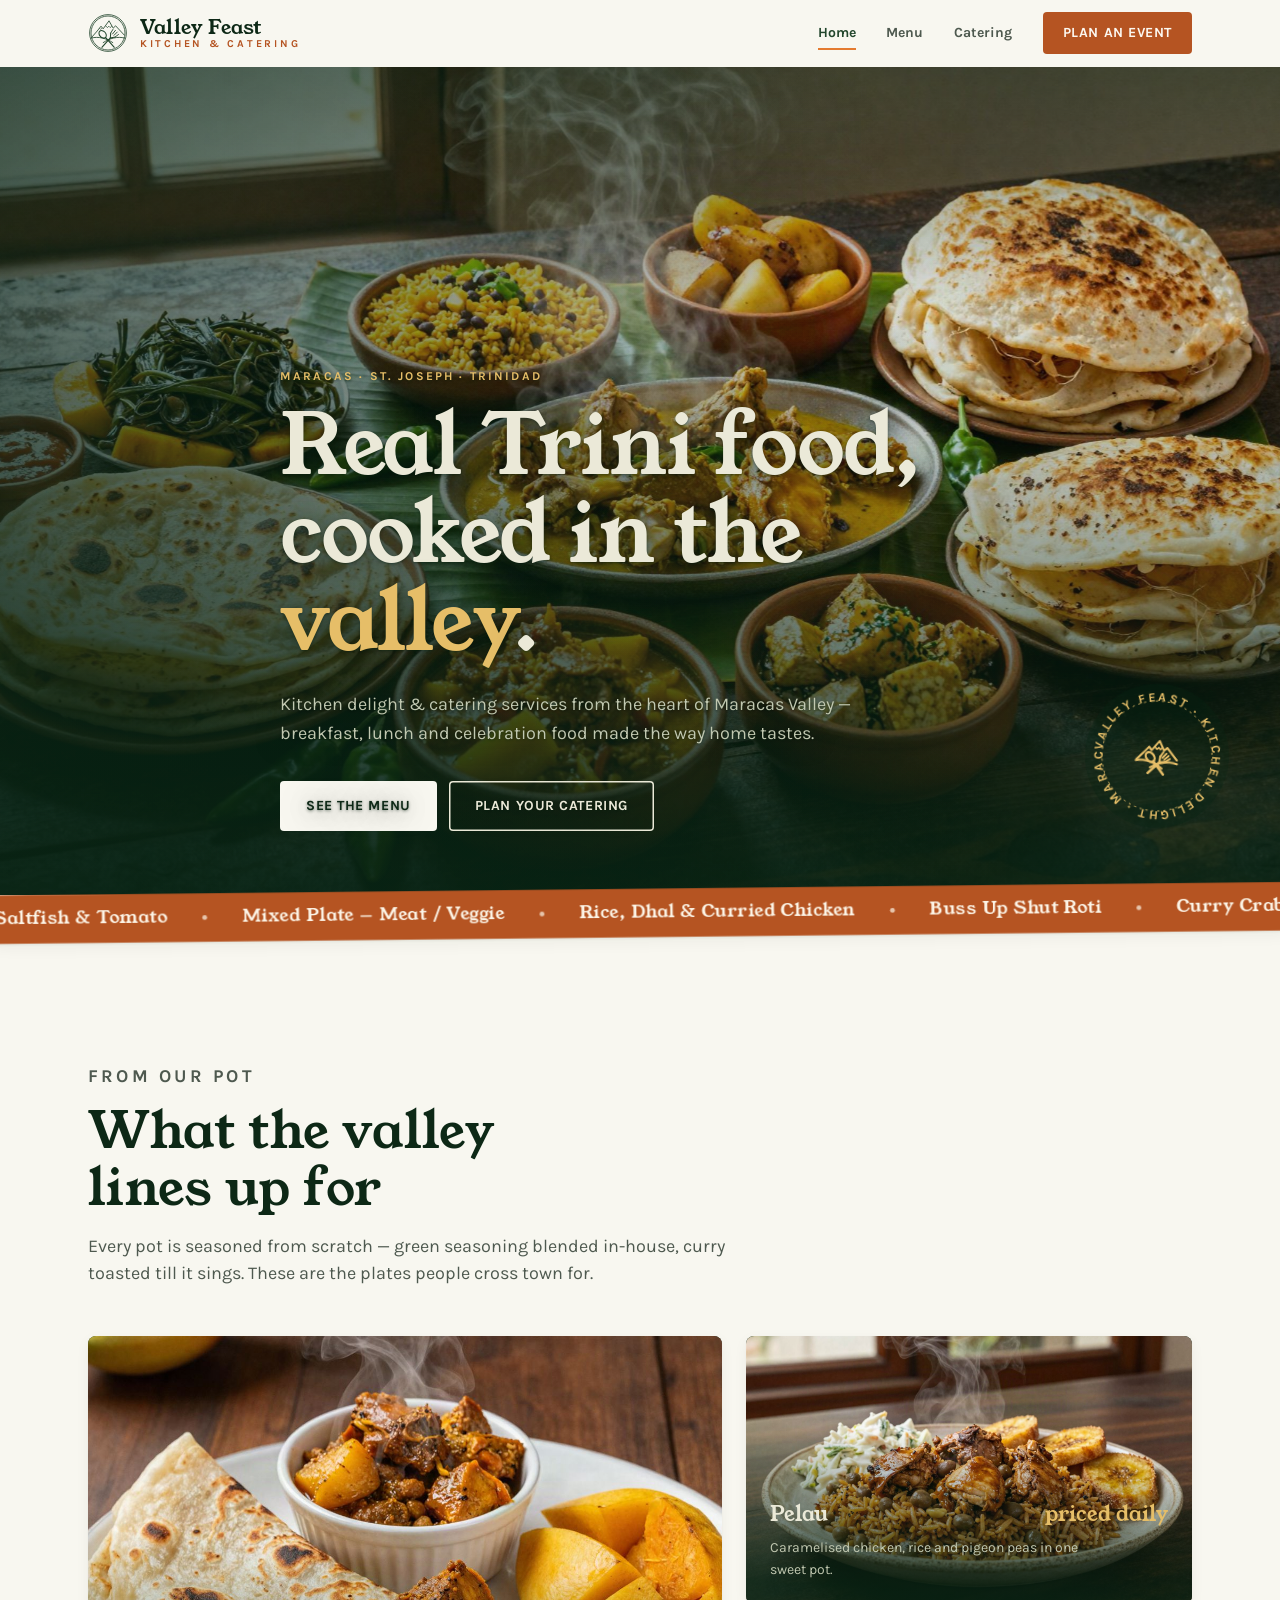
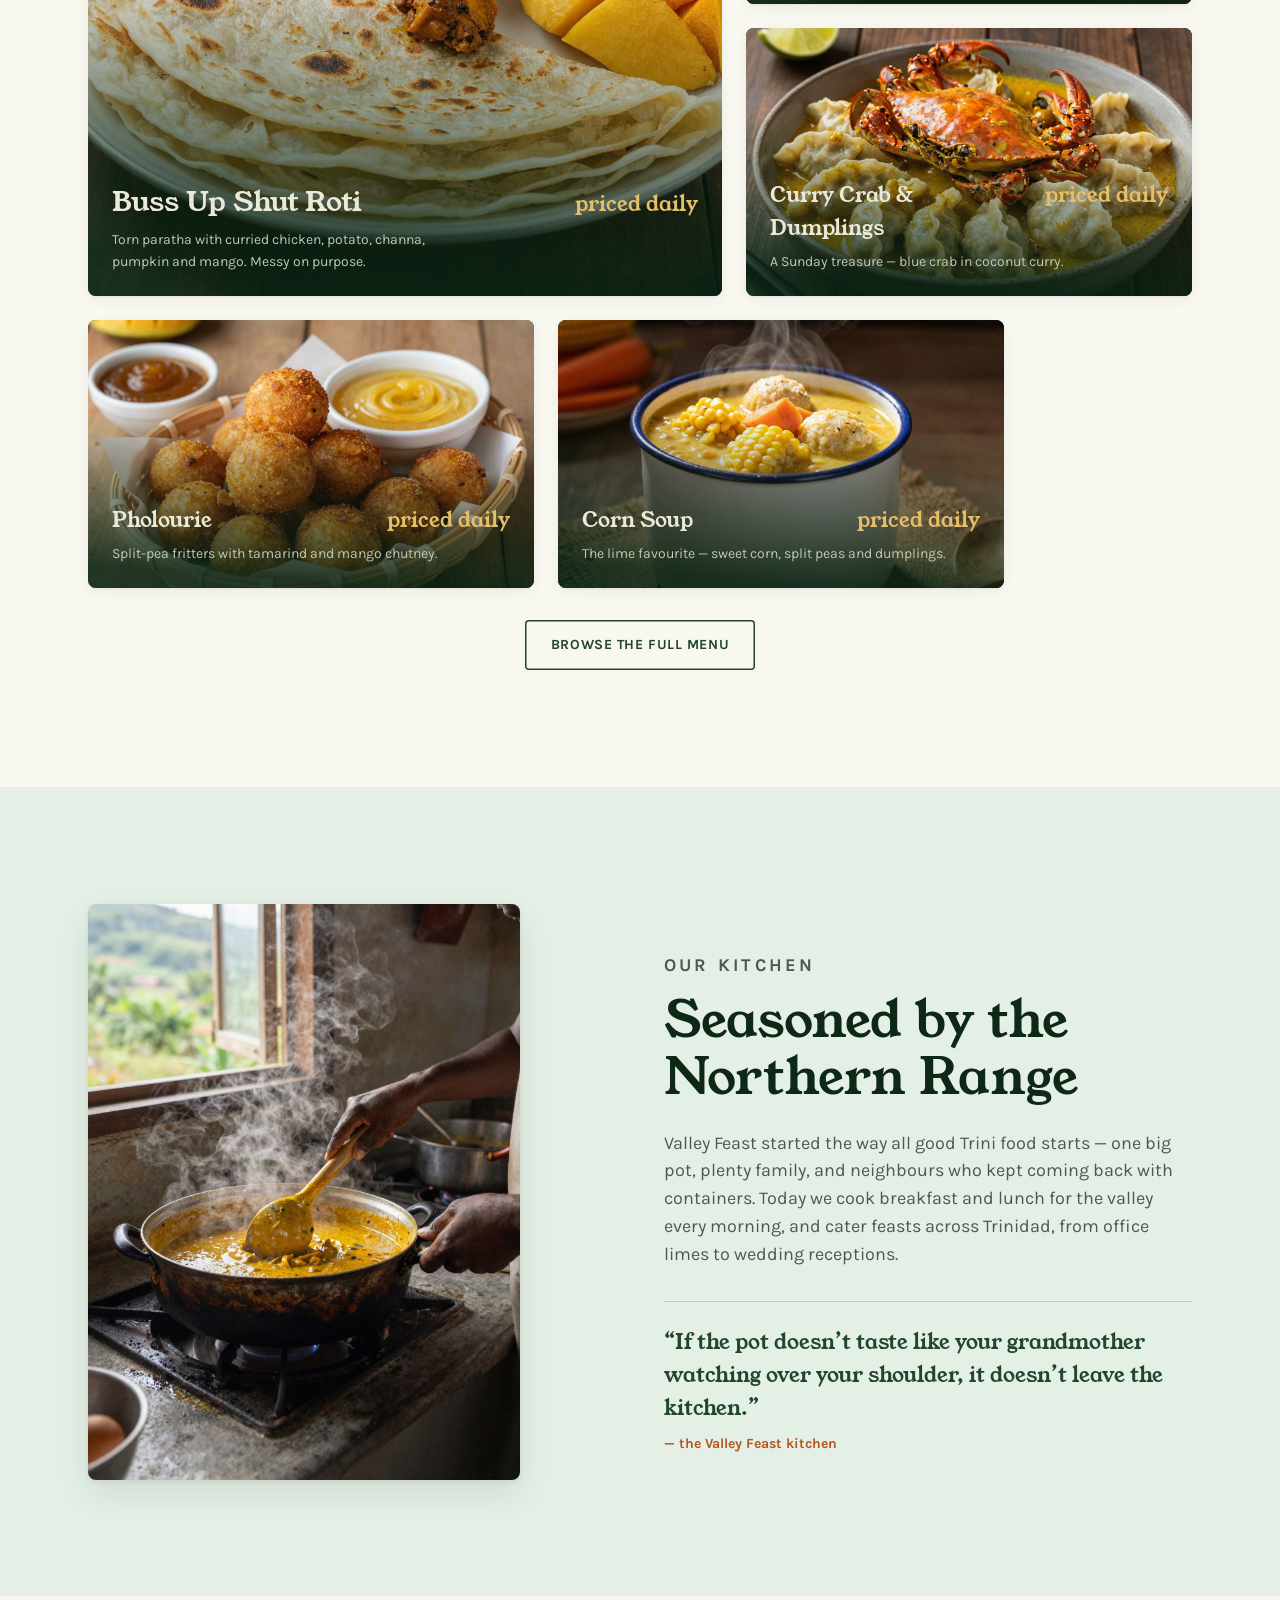
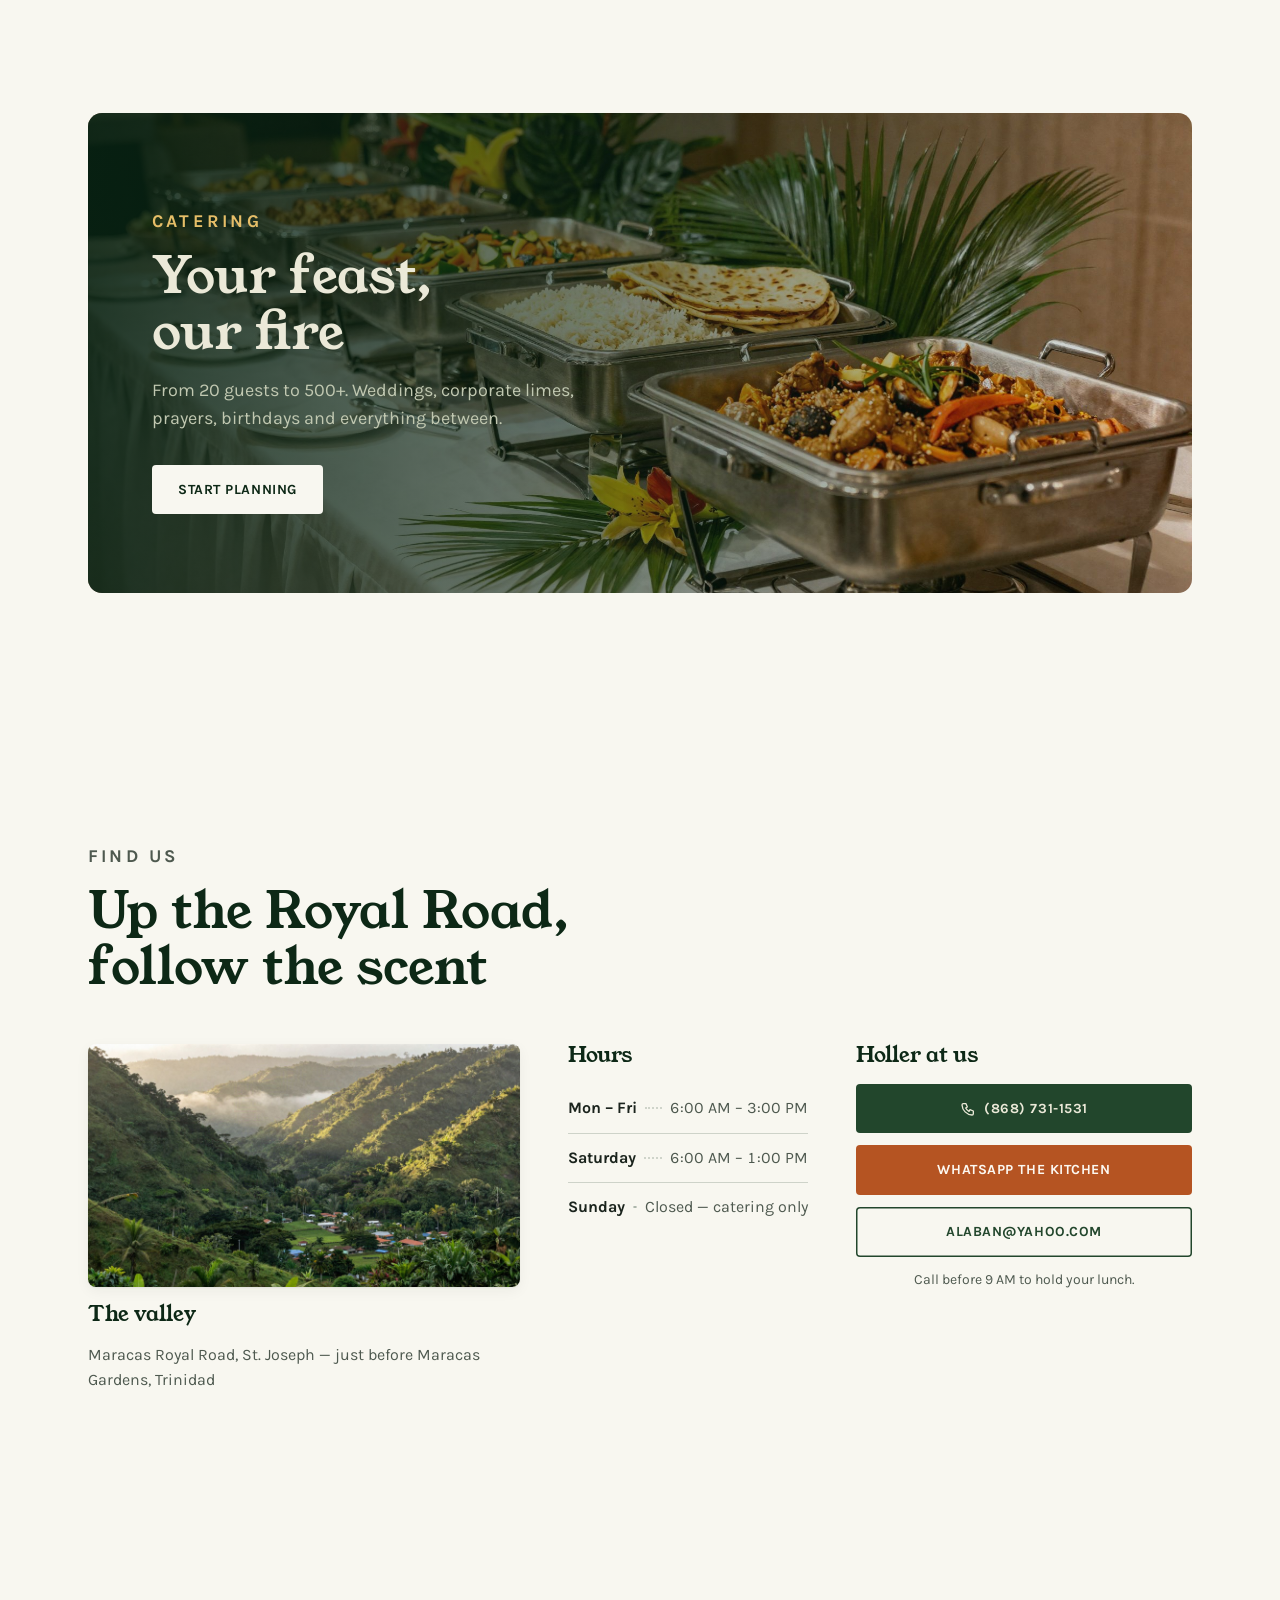
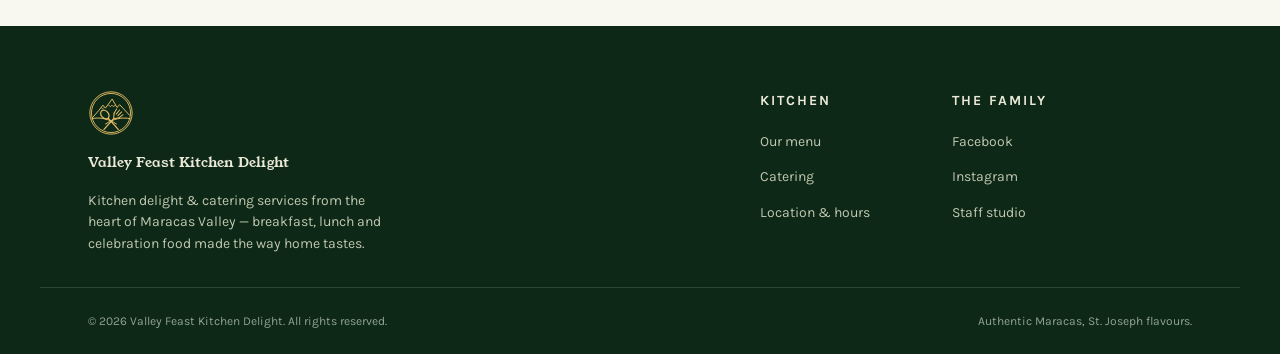
==== index.html @ 18d293ed "Valley Feast Kitchen Delight — full site + staff studio Landing, menu and catering pages built on a " ====
<!DOCTYPE html>
<html lang="en">
<head>
<meta charset="utf-8">
<meta name="viewport" content="width=device-width, initial-scale=1.0">
<title>Valley Feast Kitchen Delight — Real Trini Food, Cooked in the Valley</title>
<meta name="description" content="Authentic Trinidadian breakfast, lunch and catering from Maracas Valley, St. Joseph. Buss up shut, pelau, curry crab & dumplings and more — cooked the way home tastes.">
<link rel="preconnect" href="https://fonts.googleapis.com">
<link rel="preconnect" href="https://fonts.gstatic.com" crossorigin>
<link href="https://fonts.googleapis.com/css2?family=Young+Serif&family=Karla:wght@400;500;700;800&display=swap" rel="stylesheet">
<link rel="stylesheet" href="assets/css/tokens.css">
<link rel="stylesheet" href="assets/css/site.css">
<link rel="icon" type="image/svg+xml" href="assets/img/favicon.svg">
</head>
<body class="home">

<header class="site-header" id="siteHeader">
  <div class="wrap site-header__inner">
    <a class="brand" href="index.html" aria-label="Valley Feast home">
      <svg class="brand__mark" viewBox="0 0 100 100" fill="none" aria-hidden="true">
        <circle cx="50" cy="50" r="46" stroke="currentColor" stroke-width="2"/>
        <circle cx="50" cy="50" r="42.5" stroke="currentColor" stroke-width="2"/>
        <path d="M9.5 60.5 L23 45 L32.5 33 L38 39.5 L52.5 19.5 L63 38 L69 32 L90.5 55" stroke="currentColor" stroke-width="2.1" stroke-linejoin="round" stroke-linecap="round"/>
        <path d="M45 33 l3.5 3.5 l3.5 -3.5 l3.5 3.5 l3.5 -3.5" stroke="currentColor" stroke-width="1.8" stroke-linejoin="round" stroke-linecap="round"/>
        <path d="M29 38.5 l2.6 2.6 l2.6 -2.6" stroke="currentColor" stroke-width="1.6" stroke-linejoin="round" stroke-linecap="round"/>
        <path d="M8.5 62.5 C 26 58, 46 63, 62 74 M91.5 62.5 C 74 58, 54 63, 38 74" stroke="currentColor" stroke-width="2.1" stroke-linecap="round"/>
        <g transform="translate(48 66) rotate(-42)">
          <ellipse cx="0" cy="-17" rx="7.8" ry="10.6" stroke="currentColor" stroke-width="2.6"/>
          <path d="M0 -6.4 V 26.5" stroke="currentColor" stroke-width="2.8" stroke-linecap="round"/>
        </g>
        <g transform="translate(52.5 66) rotate(42)">
          <path d="M0 -5 L-7.4 -14.5 M0 -5 L7.4 -14.5" stroke="currentColor" stroke-width="2.3" stroke-linecap="round"/>
          <path d="M-7.4 -14.5 L-9.4 -25 M-2.5 -16 L-3.1 -27.5 M2.5 -16 L3.1 -27.5 M7.4 -14.5 L9.4 -25" stroke="currentColor" stroke-width="2.1" stroke-linecap="round"/>
          <path d="M0 -5 V 26.5" stroke="currentColor" stroke-width="2.8" stroke-linecap="round"/>
        </g>
      </svg>
      <span class="brand__text">
        <span class="brand__name">Valley Feast</span>
        <span class="brand__sub">Kitchen &amp; Catering</span>
      </span>
    </a>
    <button class="nav-toggle" id="navToggle" aria-expanded="false" aria-controls="siteNav" aria-label="Open menu">
      <svg width="24" height="24" viewBox="0 0 24 24" fill="none" aria-hidden="true"><path d="M4 7h16M4 12h16M4 17h16" stroke="currentColor" stroke-width="2.2" stroke-linecap="round"/></svg>
    </button>
    <nav class="site-nav" id="siteNav" aria-label="Main">
      <a href="index.html" aria-current="page">Home</a>
      <a href="menu.html">Menu</a>
      <a href="catering.html">Catering</a>
      <a class="btn btn--spice" href="catering.html#quote">Plan an Event</a>
    </nav>
  </div>
</header>

<main>
  <!-- ============ Hero ============ -->
  <section class="hero">
    <div class="hero__media">
      <img src="assets/img/hero-spread.jpg" alt="An abundant spread of Trinidadian food — buss up shut, curries, pelau and plantain on a wooden table" fetchpriority="high">
    </div>
    <div class="wrap hero__content">
      <p class="eyebrow hero__eyebrow" data-stagger="1">Maracas · St. Joseph · Trinidad</p>
      <h1 class="hero__title" data-stagger="2">Real Trini food,<br>cooked in the <em>valley</em>.</h1>
      <p class="hero__lede" data-stagger="3" data-vf="blurb">Kitchen delight &amp; catering services from the heart of Maracas Valley — breakfast, lunch and celebration food made the way home tastes.</p>
      <div class="hero__ctas" data-stagger="4">
        <a class="btn btn--on-dark" href="menu.html">See the menu</a>
        <a class="btn btn--ghost" style="color: var(--on-green); " href="catering.html">Plan your catering</a>
      </div>
    </div>
    <div class="hero__badge" aria-hidden="true">
      <svg viewBox="0 0 150 150">
        <defs><path id="badgeCircle" d="M 75,75 m -55,0 a 55,55 0 1,1 110,0 a 55,55 0 1,1 -110,0"/></defs>
        <circle cx="75" cy="75" r="72" fill="oklch(23% 0.045 155 / .35)"/>
        <circle cx="75" cy="75" r="55" fill="none" stroke="oklch(82% 0.115 85)" stroke-width="1" stroke-dasharray="2 4"/>
        <g style="transform-origin: 75px 75px; animation: spin 26s linear infinite;">
          <text fill="oklch(82% 0.115 85)" font-size="12.5" font-weight="700" letter-spacing="2.6">
            <textPath href="#badgeCircle">VALLEY FEAST · KITCHEN DELIGHT · MARACAS ·</textPath>
          </text>
        </g>
        <g transform="translate(75 75) scale(0.5) translate(-50 -50)" stroke="oklch(82% 0.115 85)" fill="none">
          <path d="M9.5 60.5 L23 45 L32.5 33 L38 39.5 L52.5 19.5 L63 38 L69 32 L90.5 55" stroke-width="4" stroke-linejoin="round" stroke-linecap="round"/>
          <path d="M45 33 l3.5 3.5 l3.5 -3.5 l3.5 3.5 l3.5 -3.5" stroke-width="3.4" stroke-linejoin="round" stroke-linecap="round"/>
          <path d="M8.5 62.5 C 26 58, 46 63, 62 74 M91.5 62.5 C 74 58, 54 63, 38 74" stroke-width="4" stroke-linecap="round"/>
          <g transform="translate(48 66) rotate(-42)"><ellipse cx="0" cy="-17" rx="7.8" ry="10.6" stroke-width="4.6"/><path d="M0 -6.4 V 26.5" stroke-width="4.8" stroke-linecap="round"/></g>
          <g transform="translate(52.5 66) rotate(42)"><path d="M0 -5 L-7.4 -14.5 M0 -5 L7.4 -14.5" stroke-width="4.2" stroke-linecap="round"/><path d="M-7.4 -14.5 L-9.4 -25 M-2.5 -16 L-3.1 -27.5 M2.5 -16 L3.1 -27.5 M7.4 -14.5 L9.4 -25" stroke-width="3.8" stroke-linecap="round"/><path d="M0 -5 V 26.5" stroke-width="4.8" stroke-linecap="round"/></g>
        </g>
      </svg>
    </div>
  </section>

  <!-- ============ Ticker ============ -->
  <div class="ticker" aria-hidden="true">
    <div class="ticker__track" id="tickerTrack"></div>
  </div>

  <!-- ============ From our pot ============ -->
  <section class="section">
    <div class="wrap">
      <div class="section-head reveal">
        <p class="eyebrow">From our pot</p>
        <h2>What the valley lines up for</h2>
        <p>Every pot is seasoned from scratch — green seasoning blended in-house, curry toasted till it sings. These are the plates people cross town for.</p>
      </div>
      <div class="pot-grid">
        <a class="dish-card dish-card--hero reveal" style="--i:0" href="menu.html#lunch">
          <div class="dish-card__img"><img src="assets/img/buss-up-shut.jpg" alt="Buss up shut roti with curried chicken, channa and mango" loading="lazy"></div>
          <div class="dish-card__body">
            <div class="dish-card__row">
              <span class="dish-card__name">Buss Up Shut Roti</span>
              <span class="dish-card__price" data-price-for="buss-up">priced daily</span>
            </div>
            <p class="dish-card__desc">Torn paratha with curried chicken, potato, channa, pumpkin and mango. Messy on purpose.</p>
          </div>
        </a>
        <a class="dish-card reveal" style="--i:1" href="menu.html#lunch">
          <div class="dish-card__img"><img src="assets/img/pelau.jpg" alt="Chicken pelau with coleslaw and fried plantain" loading="lazy"></div>
          <div class="dish-card__body">
            <div class="dish-card__row">
              <span class="dish-card__name">Pelau</span>
              <span class="dish-card__price" data-price-for="pelau">priced daily</span>
            </div>
            <p class="dish-card__desc">Caramelised chicken, rice and pigeon peas in one sweet pot.</p>
          </div>
        </a>
        <a class="dish-card reveal" style="--i:2" href="menu.html#lunch">
          <div class="dish-card__img"><img src="assets/img/curry-crab.jpg" alt="Curry crab and dumplings in coconut curry" loading="lazy"></div>
          <div class="dish-card__body">
            <div class="dish-card__row">
              <span class="dish-card__name">Curry Crab &amp; Dumplings</span>
              <span class="dish-card__price" data-price-for="curry-crab">priced daily</span>
            </div>
            <p class="dish-card__desc">A Sunday treasure — blue crab in coconut curry.</p>
          </div>
        </a>
        <a class="dish-card reveal" style="--i:3" href="menu.html#bites">
          <div class="dish-card__img"><img src="assets/img/pholourie.jpg" alt="Pholourie with tamarind and mango chutney" loading="lazy"></div>
          <div class="dish-card__body">
            <div class="dish-card__row">
              <span class="dish-card__name">Pholourie</span>
              <span class="dish-card__price" data-price-for="pholourie">priced daily</span>
            </div>
            <p class="dish-card__desc">Split-pea fritters with tamarind and mango chutney.</p>
          </div>
        </a>
        <a class="dish-card reveal" style="--i:4" href="menu.html#soups">
          <div class="dish-card__img"><img src="assets/img/corn-soup.jpg" alt="Corn soup with dumplings and provision" loading="lazy"></div>
          <div class="dish-card__body">
            <div class="dish-card__row">
              <span class="dish-card__name">Corn Soup</span>
              <span class="dish-card__price" data-price-for="corn-soup">priced daily</span>
            </div>
            <p class="dish-card__desc">The lime favourite — sweet corn, split peas and dumplings.</p>
          </div>
        </a>
      </div>
      <div class="pot-more reveal">
        <a class="btn btn--ghost" href="menu.html">Browse the full menu</a>
      </div>
    </div>
  </section>

  <!-- ============ Story ============ -->
  <section class="section section--mist">
    <div class="wrap story">
      <div class="story__media reveal">
        <img src="assets/img/kitchen-story.jpg" alt="Hands stirring a large pot of golden curry in the Valley Feast kitchen" loading="lazy">
      </div>
      <div class="story__text">
        <p class="eyebrow reveal" style="--i:0">Our kitchen</p>
        <h2 class="reveal" style="--i:1">Seasoned by the Northern Range</h2>
        <p class="reveal" style="--i:2">Valley Feast started the way all good Trini food starts — one big pot, plenty family, and neighbours who kept coming back with containers. Today we cook breakfast and lunch for the valley every morning, and cater feasts across Trinidad, from office limes to wedding receptions.</p>
        <blockquote class="story__quote reveal" style="--i:3">
          “If the pot doesn’t taste like your grandmother watching over your shoulder, it doesn’t leave the kitchen.”
          <footer>— the Valley Feast kitchen</footer>
        </blockquote>
      </div>
    </div>
  </section>

  <!-- ============ Catering teaser ============ -->
  <section class="section">
    <div class="wrap">
      <div class="cater-tease reveal">
        <div class="cater-tease__img">
          <img src="assets/img/catering-spread.jpg" alt="Caribbean catering buffet line with chafing dishes" loading="lazy">
        </div>
        <div class="cater-tease__body">
          <p class="eyebrow" style="color: var(--gold)">Catering</p>
          <h2>Your feast, our fire</h2>
          <p data-vf="cateringNote">From 20 guests to 500+. Weddings, corporate limes, prayers, birthdays and everything between.</p>
          <a class="btn btn--on-dark" href="catering.html">Start planning</a>
        </div>
      </div>
    </div>
  </section>

  <!-- ============ Visit ============ -->
  <section class="section" id="visit">
    <div class="wrap">
      <div class="section-head reveal">
        <p class="eyebrow">Find us</p>
        <h2>Up the Royal Road, follow the scent</h2>
      </div>
      <div class="visit">
        <div class="visit__col visit__col--map reveal" style="--i:0">
          <div class="visit__photo"><img src="assets/img/valley.jpg" alt="The lush green Maracas Valley in Trinidad's Northern Range" loading="lazy"></div>
          <h3>The valley</h3>
          <p data-vf="address">Maracas Royal Road, St. Joseph — just before Maracas Gardens, Trinidad</p>
        </div>
        <div class="visit__col visit__col--hours reveal" style="--i:1">
          <h3>Hours</h3>
          <ul class="hours-ledger" id="hoursLedger"></ul>
        </div>
        <div class="visit__col visit__col--holler reveal" style="--i:2">
          <h3>Holler at us</h3>
          <div class="holler">
            <a class="btn" data-vf-href="tel" href="#"><svg width="16" height="16" viewBox="0 0 24 24" fill="none" aria-hidden="true"><path d="M5 4h4l2 5-2.5 1.5a12 12 0 0 0 5 5L15 13l5 2v4a2 2 0 0 1-2 2A16 16 0 0 1 3 6a2 2 0 0 1 2-2Z" stroke="currentColor" stroke-width="2" stroke-linejoin="round"/></svg><span data-vf="phone">(868) 731-1531</span></a>
            <a class="btn btn--spice" data-vf-href="whatsapp" href="#" target="_blank" rel="noopener">WhatsApp the kitchen</a>
            <a class="btn btn--ghost" data-vf-href="mailto" href="#"><span data-vf="email">alaban@yahoo.com</span></a>
            <p class="holler__note">Call before 9 AM to hold your lunch.</p>
          </div>
        </div>
      </div>
    </div>
  </section>
</main>

<footer class="site-footer">
  <div class="wrap site-footer__inner">
    <div class="site-footer__brand">
      <svg class="brand__mark" viewBox="0 0 100 100" fill="none" aria-hidden="true">
        <circle cx="50" cy="50" r="46" stroke="currentColor" stroke-width="2"/>
        <circle cx="50" cy="50" r="42.5" stroke="currentColor" stroke-width="2"/>
        <path d="M9.5 60.5 L23 45 L32.5 33 L38 39.5 L52.5 19.5 L63 38 L69 32 L90.5 55" stroke="currentColor" stroke-width="2.1" stroke-linejoin="round" stroke-linecap="round"/>
        <path d="M45 33 l3.5 3.5 l3.5 -3.5 l3.5 3.5 l3.5 -3.5" stroke="currentColor" stroke-width="1.8" stroke-linejoin="round" stroke-linecap="round"/>
        <path d="M29 38.5 l2.6 2.6 l2.6 -2.6" stroke="currentColor" stroke-width="1.6" stroke-linejoin="round" stroke-linecap="round"/>
        <path d="M8.5 62.5 C 26 58, 46 63, 62 74 M91.5 62.5 C 74 58, 54 63, 38 74" stroke="currentColor" stroke-width="2.1" stroke-linecap="round"/>
        <g transform="translate(48 66) rotate(-42)">
          <ellipse cx="0" cy="-17" rx="7.8" ry="10.6" stroke="currentColor" stroke-width="2.6"/>
          <path d="M0 -6.4 V 26.5" stroke="currentColor" stroke-width="2.8" stroke-linecap="round"/>
        </g>
        <g transform="translate(52.5 66) rotate(42)">
          <path d="M0 -5 L-7.4 -14.5 M0 -5 L7.4 -14.5" stroke="currentColor" stroke-width="2.3" stroke-linecap="round"/>
          <path d="M-7.4 -14.5 L-9.4 -25 M-2.5 -16 L-3.1 -27.5 M2.5 -16 L3.1 -27.5 M7.4 -14.5 L9.4 -25" stroke="currentColor" stroke-width="2.1" stroke-linecap="round"/>
          <path d="M0 -5 V 26.5" stroke="currentColor" stroke-width="2.8" stroke-linecap="round"/>
        </g>
      </svg>
      <p class="site-footer__wordmark">Valley Feast Kitchen Delight</p>
      <p data-vf="blurb">Kitchen delight &amp; catering services from the heart of Maracas Valley.</p>
    </div>
    <nav class="site-footer__nav1" aria-label="Site">
      <strong>Kitchen</strong>
      <a href="menu.html">Our menu</a>
      <a href="catering.html">Catering</a>
      <a href="index.html#visit">Location &amp; hours</a>
    </nav>
    <nav class="site-footer__nav2" aria-label="More">
      <strong>The family</strong>
      <a data-vf-href="facebook" href="#" target="_blank" rel="noopener">Facebook</a>
      <a data-vf-href="instagram" href="#" target="_blank" rel="noopener">Instagram</a>
      <a href="admin/index.html">Staff studio</a>
    </nav>
  </div>
  <div class="wrap site-footer__legal">
    <span>© <span id="year"></span> Valley Feast Kitchen Delight. All rights reserved.</span>
    <span>Authentic Maracas, St. Joseph flavours.</span>
  </div>
</footer>

<style>@keyframes spin { to { transform: rotate(360deg); } }</style>
<script src="data/menu-data.js"></script>
<script src="assets/js/store.js"></script>
<script src="assets/js/site.js"></script>
</body>
</html>
---- assets/css/tokens.css ----
/* ============================================================
   Valley Feast — Antilles Hearth design tokens
   Shared by the public site and the admin studio.
   ============================================================ */

@font-face { font-family: 'YoungSerif-Fallback'; src: local('Georgia'); size-adjust: 108%; ascent-override: 92%; }
@font-face { font-family: 'Karla-Fallback'; src: local('Arial'); size-adjust: 99%; }

:root {
  /* ---- Color · matched to the Valley Feast logo ---- */
  --green-ink:   oklch(25% 0.048 152);   /* deepest forest — headers, footer */
  --green-deep:  oklch(36% 0.062 151);   /* the logo green — primary surfaces */
  --green-mid:   oklch(46% 0.07 151);    /* hover, secondary emphasis */
  --green-soft:  oklch(88% 0.035 150);   /* tinted containers */
  --green-mist:  oklch(94% 0.018 148);   /* palest green wash */

  --cream:       oklch(97.5% 0.009 95);  /* page background — warm parchment */
  --cream-deep:  oklch(94.5% 0.014 92);  /* raised paper */
  --cream-card:  oklch(99% 0.006 95);    /* lightest card */

  --ink:         oklch(25% 0.02 150);    /* body text — green-tinted charcoal */
  --ink-soft:    oklch(45% 0.02 150);    /* secondary text */
  --ink-faint:   oklch(62% 0.015 148);   /* metadata, captions */

  --spice:       oklch(69% 0.155 52);    /* burnt orange — the accent. use sparingly */
  --spice-deep:  oklch(56% 0.14 45);
  --spice-wash:  oklch(94% 0.035 70);    /* chip backgrounds */
  --gold:        oklch(82% 0.115 85);
  --gold-wash:   oklch(95% 0.04 95);

  --on-green:       oklch(93% 0.022 100); /* the logo cream, on deep green */
  --on-green-soft:  oklch(82% 0.032 120);

  --line:        oklch(85% 0.015 140);   /* hairlines */
  --line-green:  oklch(30% 0.055 153 / .18); /* ledger rules */

  /* ---- Type ---- */
  --font-display: 'Young Serif', 'YoungSerif-Fallback', Georgia, serif;
  --font-body: 'Karla', 'Karla-Fallback', 'Segoe UI', sans-serif;

  --text-xs: 0.75rem;
  --text-sm: 0.875rem;
  --text-base: 1rem;
  --text-md: 1.125rem;
  --text-lg: 1.333rem;
  --text-xl: 1.777rem;
  --text-2xl: clamp(2rem, 1.45rem + 2.2vw, 3.16rem);
  --text-hero: clamp(2.75rem, 1.6rem + 4.6vw, 5.4rem);

  /* ---- Space · 4pt scale ---- */
  --sp-2xs: 4px;  --sp-xs: 8px;   --sp-sm: 12px;  --sp-md: 16px;
  --sp-lg: 24px;  --sp-xl: 32px;  --sp-2xl: 48px; --sp-3xl: 64px;
  --sp-4xl: 96px; --sp-5xl: 128px;
  --section-gap: clamp(72px, 6vw + 40px, 128px);
  --gutter: clamp(20px, 4vw, 48px);

  /* ---- Shape ---- */
  --r-sm: 4px;      /* buttons — “hand-trimmed” */
  --r-md: 8px;      /* images, cards */
  --r-lg: 14px;

  /* ---- Motion ---- */
  --ease-out: cubic-bezier(0.25, 1, 0.5, 1);      /* quart */
  --ease-out-expo: cubic-bezier(0.16, 1, 0.3, 1);
  --ease-in-out: cubic-bezier(0.65, 0, 0.35, 1);
  --t-fast: 140ms;
  --t-med: 280ms;
  --t-slow: 520ms;

  /* ---- Elevation · soft & long, barely-there ---- */
  --shadow-sm: 0 1px 2px oklch(25% 0.03 150 / .06), 0 4px 14px oklch(25% 0.03 150 / .05);
  --shadow-md: 0 2px 4px oklch(25% 0.03 150 / .07), 0 14px 34px oklch(25% 0.03 150 / .09);
  --shadow-lg: 0 4px 8px oklch(25% 0.03 150 / .08), 0 28px 60px oklch(25% 0.03 150 / .13);
}

/* ============ Reset ============ */
*, *::before, *::after { box-sizing: border-box; }
* { margin: 0; }
html { scroll-behavior: smooth; }
body {
  background: var(--cream);
  color: var(--ink);
  font-family: var(--font-body);
  font-size: var(--text-base);
  line-height: 1.55;
  -webkit-font-smoothing: antialiased;
  font-kerning: normal;
}
img, svg, video { display: block; max-width: 100%; }
input, button, textarea, select { font: inherit; color: inherit; }
h1, h2, h3, h4 { font-family: var(--font-display); font-weight: 400; line-height: 1.12; text-wrap: balance; }
p { text-wrap: pretty; }
a { color: inherit; }
:focus-visible { outline: 2px solid var(--spice); outline-offset: 3px; border-radius: 2px; }

::selection { background: var(--green-deep); color: var(--on-green); }

/* ============ Shared primitives ============ */
.wrap { max-width: 1200px; margin-inline: auto; padding-inline: var(--gutter); }

.eyebrow {
  font-size: var(--text-xs);
  font-weight: 700;
  letter-spacing: 0.18em;
  text-transform: uppercase;
  color: var(--spice-deep);
}

.btn {
  display: inline-flex; align-items: center; gap: var(--sp-xs);
  padding: 14px 26px;
  border: 0; border-radius: var(--r-sm);
  background: var(--green-deep); color: var(--on-green);
  font-weight: 700; font-size: var(--text-sm);
  letter-spacing: 0.04em; text-transform: uppercase; text-decoration: none;
  cursor: pointer;
  transition: background var(--t-fast) var(--ease-out), transform var(--t-fast) var(--ease-out);
}
.btn:hover { background: var(--green-mid); }
.btn:active { transform: scale(0.98); }

.btn--spice { background: var(--spice-deep); color: oklch(98% 0.01 80); }
.btn--spice:hover { background: var(--spice); }

.btn--ghost {
  background: transparent; color: var(--green-deep);
  box-shadow: inset 0 0 0 1.5px currentColor;
}
.btn--ghost:hover { background: var(--green-mist); }

.btn--on-dark { background: var(--cream); color: var(--green-ink); }
.btn--on-dark:hover { background: var(--gold-wash); }

.chip {
  display: inline-flex; align-items: center; gap: 4px;
  padding: 2px 10px; border-radius: 999px;
  font-size: var(--text-xs); font-weight: 700; letter-spacing: 0.03em;
}
.chip--veg     { background: var(--green-mist); color: var(--green-mid); }
.chip--spicy   { background: var(--spice-wash); color: var(--spice-deep); }
.chip--seafood { background: oklch(94% 0.025 230); color: oklch(48% 0.08 230); }
.chip--popular { background: var(--gold-wash); color: oklch(52% 0.1 75); }

/* ============ Reveal-on-scroll ============ */
.reveal {
  opacity: 0;
  transform: translateY(26px);
  transition: opacity 640ms var(--ease-out), transform 640ms var(--ease-out);
  transition-delay: calc(var(--i, 0) * 70ms);
}
.reveal.is-in { opacity: 1; transform: none; }

@media (prefers-reduced-motion: reduce) {
  html { scroll-behavior: auto; }
  .reveal { transform: none; transition-duration: 1ms; }
  *, *::before, *::after { animation-duration: 0.01ms !important; transition-duration: 0.01ms !important; }
}
---- assets/css/site.css ----
/* ============================================================
   Valley Feast — public site
   index · menu · catering
   ============================================================ */

/* ================= Header ================= */
.site-header {
  position: sticky; top: 0; z-index: 40;
  background: color-mix(in oklab, var(--cream) 92%, transparent);
  backdrop-filter: blur(10px);
  border-bottom: 1px solid transparent;
  transition: border-color var(--t-med) var(--ease-out);
}
.site-header.is-scrolled { border-bottom-color: var(--line); }

.site-header__inner {
  display: flex; align-items: center; justify-content: space-between;
  gap: var(--sp-lg);
  padding-block: var(--sp-sm);
}

.brand { display: flex; align-items: center; gap: var(--sp-sm); text-decoration: none; }
.brand__mark { width: 40px; height: 40px; color: var(--green-deep); flex: none; }
.brand__text { display: flex; flex-direction: column; line-height: 1.05; }
.brand__name { font-family: var(--font-display); font-size: 1.24rem; color: var(--green-ink); letter-spacing: 0.01em; }
.brand__sub { font-size: 0.66rem; font-weight: 700; letter-spacing: 0.26em; text-transform: uppercase; color: var(--spice-deep); }

.site-nav { display: flex; align-items: center; gap: clamp(var(--sp-md), 2.4vw, var(--sp-xl)); }
.site-nav a:not(.btn) {
  position: relative;
  text-decoration: none; font-weight: 700; font-size: var(--text-sm);
  color: var(--ink-soft);
  padding-block: var(--sp-xs);
  transition: color var(--t-fast) var(--ease-out);
}
.site-nav a:not(.btn):hover, .site-nav a[aria-current="page"] { color: var(--green-deep); }
.site-nav a:not(.btn)::after {
  content: ''; position: absolute; left: 0; right: 100%; bottom: 2px; height: 2px;
  background: var(--spice); transition: right var(--t-med) var(--ease-out-expo);
}
.site-nav a:not(.btn):hover::after, .site-nav a[aria-current="page"]::after { right: 0; }
.site-nav .btn { padding: 10px 20px; }

.nav-toggle { display: none; }

@media (max-width: 760px) {
  .nav-toggle {
    display: grid; place-items: center;
    width: 44px; height: 44px;
    background: none; border: 0; cursor: pointer; color: var(--green-ink);
  }
  .site-nav {
    position: absolute; top: 100%; left: 0; right: 0;
    flex-direction: column; align-items: stretch; gap: 0;
    background: var(--cream);
    border-bottom: 1px solid var(--line);
    padding: var(--sp-xs) var(--gutter) var(--sp-lg);
    display: none;
  }
  .site-nav.is-open { display: flex; }
  .site-nav a:not(.btn) { padding: var(--sp-sm) 0; font-size: var(--text-base); }
  .site-nav .btn { margin-top: var(--sp-sm); justify-content: center; }
}

/* ================= Hero ================= */
.hero {
  position: relative;
  min-height: min(92svh, 880px);
  display: grid; align-items: end;
  color: var(--on-green);
  overflow: clip;
}
.hero__media { position: absolute; inset: 0; z-index: -1; }
.hero__media img {
  width: 100%; height: 100%; object-fit: cover;
  transform: scale(1.08);
  animation: hero-settle 2.6s var(--ease-out-expo) forwards;
}
@keyframes hero-settle { to { transform: scale(1.01); } }
.hero__media::after {
  content: ''; position: absolute; inset: 0;
  background:
    linear-gradient(78deg, oklch(23% 0.045 155 / .72) 0%, oklch(23% 0.045 155 / .3) 44%, oklch(23% 0.045 155 / 0) 72%),
    linear-gradient(180deg, oklch(23% 0.045 155 / .5) 0%, oklch(23% 0.045 155 / .1) 30%,
      oklch(23% 0.045 155 / .34) 55%, oklch(23% 0.045 155 / .94) 100%);
}
.hero__content { text-shadow: 0 1px 3px oklch(20% 0.04 155 / .5), 0 2px 26px oklch(20% 0.04 155 / .6); }
.hero__content { padding-block: var(--sp-4xl) var(--sp-3xl); }
.hero__content > * { max-width: 720px; }
.hero__eyebrow { color: var(--gold); }
.hero__title {
  font-size: var(--text-hero);
  margin-top: var(--sp-md);
  letter-spacing: -0.015em;
  line-height: 1.04;
}
.hero__title em { font-style: normal; color: var(--gold); }
.hero__lede {
  margin-top: var(--sp-lg);
  font-size: var(--text-md);
  line-height: 1.65;
  max-width: 52ch;
  color: var(--on-green-soft);
}
.hero__ctas { display: flex; flex-wrap: wrap; gap: var(--sp-sm); margin-top: var(--sp-xl); }

.hero__badge {
  position: absolute; right: var(--gutter); bottom: var(--sp-3xl);
  display: none;
  text-align: center;
  transform: rotate(6deg);
}
@media (min-width: 980px) { .hero__badge { display: block; } }
.hero__badge svg { width: 150px; height: 150px; }

/* staggered entrance */
.hero [data-stagger] { opacity: 0; transform: translateY(30px); animation: rise 800ms var(--ease-out-expo) forwards; }
.hero [data-stagger="1"] { animation-delay: 120ms; }
.hero [data-stagger="2"] { animation-delay: 240ms; }
.hero [data-stagger="3"] { animation-delay: 380ms; }
.hero [data-stagger="4"] { animation-delay: 520ms; }
@keyframes rise { to { opacity: 1; transform: none; } }

/* ================= Ticker ================= */
.ticker {
  background: var(--spice-deep);
  color: oklch(97% 0.02 80);
  overflow: hidden;
  padding-block: 10px;
  transform: rotate(-0.6deg) scale(1.01);
  margin-block: -6px;
  position: relative; z-index: 2;
  box-shadow: var(--shadow-sm);
}
.ticker__track {
  display: flex; gap: var(--sp-xl); width: max-content;
  animation: ticker 46s linear infinite;
  font-family: var(--font-display);
  font-size: var(--text-md);
  letter-spacing: 0.02em;
  white-space: nowrap;
}
.ticker:hover .ticker__track { animation-play-state: paused; }
.ticker__track span { display: inline-flex; align-items: center; gap: var(--sp-xl); }
@keyframes ticker { to { transform: translateX(-50%); } }
@media (prefers-reduced-motion: reduce) { .ticker__track { animation: none; } }

/* ================= Sections ================= */
.section { padding-block: var(--section-gap); }
.section--green { background: var(--green-ink); color: var(--on-green); }
.section--mist { background: var(--green-mist); }

.section-head { max-width: 640px; margin-bottom: var(--sp-2xl); }
.section-head--center { margin-inline: auto; text-align: center; }
.section-head h2 { font-size: var(--text-2xl); color: var(--green-ink); margin-top: var(--sp-sm); }
.section--green .section-head h2 { color: var(--on-green); }
.section-head p { margin-top: var(--sp-md); color: var(--ink-soft); font-size: var(--text-md); }
.section--green .section-head p { color: var(--on-green-soft); }

/* ================= Featured dishes (landing) ================= */
.pot-grid {
  display: grid; gap: var(--sp-lg);
  grid-template-columns: repeat(12, 1fr);
}
.dish-card {
  position: relative;
  grid-column: span 12;
  border-radius: var(--r-md);
  overflow: hidden;
  text-decoration: none;
  color: var(--on-green);
  background: var(--green-ink);
  min-height: 320px;
  display: grid; align-items: end;
  box-shadow: var(--shadow-sm);
  transition: box-shadow var(--t-med) var(--ease-out), transform var(--t-med) var(--ease-out);
}
.dish-card:hover { box-shadow: var(--shadow-md); transform: translateY(-4px); }
.dish-card__img { position: absolute; inset: 0; }
.dish-card__img img {
  width: 100%; height: 100%; object-fit: cover;
  transition: transform 900ms var(--ease-out);
}
.dish-card:hover .dish-card__img img { transform: scale(1.05); }
.dish-card__img::after {
  content: ''; position: absolute; inset: 0;
  background: linear-gradient(185deg, transparent 40%, oklch(23% 0.045 155 / .87) 92%);
}
.dish-card__body { position: relative; padding: var(--sp-lg); display: grid; gap: 6px; }
.dish-card__row { display: flex; align-items: baseline; justify-content: space-between; gap: var(--sp-md); }
.dish-card__name { font-family: var(--font-display); font-size: var(--text-lg); }
.dish-card__price { font-family: var(--font-display); font-size: var(--text-lg); color: var(--gold); white-space: nowrap; }
.dish-card__desc { color: var(--on-green-soft); font-size: var(--text-sm); max-width: 46ch; }

@media (min-width: 700px) {
  .dish-card--hero { grid-column: span 7; grid-row: span 2; min-height: 560px; }
  .dish-card--hero .dish-card__name { font-size: var(--text-xl); }
  .dish-card:not(.dish-card--hero) { grid-column: span 5; min-height: 268px; }
}

.pot-more { margin-top: var(--sp-xl); text-align: center; }

/* ================= Story ================= */
.story { display: grid; gap: var(--sp-2xl); grid-template-columns: repeat(12, 1fr); align-items: center; }
.story__media { grid-column: span 12; position: relative; }
.story__media::before {
  content: ''; position: absolute; inset: var(--sp-lg) auto auto var(--sp-lg);
  right: calc(-1 * var(--sp-lg)); bottom: calc(-1 * var(--sp-lg));
  background: var(--green-soft);
  border-radius: var(--r-md);
  z-index: -1;
}
.story__media img { border-radius: var(--r-md); width: 100%; aspect-ratio: 3 / 4; object-fit: cover; box-shadow: var(--shadow-md); }
.story__text { grid-column: span 12; }
.story__text h2 { font-size: var(--text-2xl); color: var(--green-ink); margin-top: var(--sp-sm); }
.story__text > p { margin-top: var(--sp-lg); color: var(--ink-soft); font-size: var(--text-md); max-width: 58ch; }
.story__quote {
  margin-top: var(--sp-xl);
  padding-top: var(--sp-lg);
  border-top: 1px solid var(--line-green);
  font-family: var(--font-display);
  font-size: var(--text-lg);
  color: var(--green-deep);
  max-width: 44ch;
}
.story__quote footer { margin-top: var(--sp-xs); font-family: var(--font-body); font-size: var(--text-sm); font-weight: 700; color: var(--spice-deep); }
@media (min-width: 860px) {
  .story__media { grid-column: 1 / span 5; }
  .story__text { grid-column: 7 / span 6; }
}

/* ================= Catering teaser ================= */
.cater-tease { position: relative; overflow: clip; border-radius: var(--r-lg); min-height: 480px; display: grid; align-items: center; }
.cater-tease__img { position: absolute; inset: 0; }
.cater-tease__img img { width: 100%; height: 100%; object-fit: cover; }
.cater-tease__img::after {
  content: ''; position: absolute; inset: 0;
  background: linear-gradient(96deg, oklch(23% 0.045 155 / .9) 0%, oklch(23% 0.045 155 / .55) 46%, oklch(23% 0.045 155 / .06) 100%);
}
.cater-tease__body { position: relative; color: var(--on-green); padding: clamp(var(--sp-xl), 5vw, var(--sp-3xl)); max-width: 560px; }
.cater-tease__body h2 { font-size: var(--text-2xl); margin-top: var(--sp-sm); }
.cater-tease__body p { margin-top: var(--sp-md); color: var(--on-green-soft); font-size: var(--text-md); }
.cater-tease__body .btn { margin-top: var(--sp-xl); }

/* ================= Visit / contact ================= */
.visit { display: grid; gap: var(--sp-2xl); grid-template-columns: repeat(12, 1fr); }
.visit__col { grid-column: span 12; }
@media (min-width: 860px) {
  .visit__col--map { grid-column: span 5; }
  .visit__col--hours { grid-column: span 3; }
  .visit__col--holler { grid-column: span 4; }
}
.visit h3 { font-size: var(--text-lg); color: var(--green-ink); margin-bottom: var(--sp-md); }
.visit__col p { color: var(--ink-soft); }
.visit__photo { border-radius: var(--r-md); overflow: hidden; margin-bottom: var(--sp-md); box-shadow: var(--shadow-sm); }
.visit__photo img { aspect-ratio: 16 / 9; width: 100%; object-fit: cover; }

.hours-ledger { list-style: none; padding: 0; }
.hours-ledger li {
  display: flex; align-items: baseline; gap: var(--sp-xs);
  padding-block: var(--sp-sm);
}
.hours-ledger li + li { border-top: 1px solid var(--line-green); }
.hours-ledger .d { font-weight: 700; color: var(--ink); }
.hours-ledger .dots { flex: 1; border-bottom: 2px dotted var(--line-green); transform: translateY(-4px); }
.hours-ledger .h { color: var(--ink-soft); font-variant-numeric: tabular-nums; }

.holler { display: grid; gap: var(--sp-sm); }
.holler a.btn { justify-content: center; }
.holler__note { font-size: var(--text-sm); color: var(--ink-faint); text-align: center; }

/* ================= Footer ================= */
.site-footer { background: var(--green-ink); color: var(--on-green-soft); margin-top: var(--section-gap); }
.site-footer__inner {
  display: grid; gap: var(--sp-2xl);
  grid-template-columns: repeat(12, 1fr);
  padding-block: var(--sp-3xl) var(--sp-xl);
}
.site-footer__brand { grid-column: span 12; }
.site-footer__brand .brand__mark { color: var(--gold); width: 46px; height: 46px; }
.site-footer__brand p { margin-top: var(--sp-md); max-width: 38ch; font-size: var(--text-sm); }
.site-footer__wordmark { font-family: var(--font-display); color: var(--on-green); font-size: var(--text-lg); margin-top: var(--sp-md); }
.site-footer nav { display: grid; gap: var(--sp-xs); align-content: start; }
.site-footer nav strong { color: var(--on-green); font-size: var(--text-sm); letter-spacing: 0.14em; text-transform: uppercase; margin-bottom: var(--sp-xs); }
.site-footer nav a { color: var(--on-green-soft); text-decoration: none; font-size: var(--text-sm); padding-block: 3px; }
.site-footer nav a:hover { color: var(--gold); }
.site-footer__nav1 { grid-column: span 6; }
.site-footer__nav2 { grid-column: span 6; }
@media (min-width: 860px) {
  .site-footer__brand { grid-column: span 6; }
  .site-footer__nav1 { grid-column: 8 / span 2; }
  .site-footer__nav2 { grid-column: 10 / span 3; }
}
.site-footer__legal {
  border-top: 1px solid oklch(96% 0.015 120 / .14);
  padding-block: var(--sp-lg);
  display: flex; flex-wrap: wrap; gap: var(--sp-md); justify-content: space-between;
  font-size: var(--text-xs); color: oklch(70% 0.03 145);
}

/* ================= Page hero (menu & catering) ================= */
.page-hero { position: relative; display: grid; align-items: end; min-height: 44svh; color: var(--on-green); overflow: clip; }
.page-hero--tall { min-height: 62svh; }
.page-hero__media { position: absolute; inset: 0; z-index: -1; }
.page-hero__media img { width: 100%; height: 100%; object-fit: cover; }
.page-hero__media::after {
  content: ''; position: absolute; inset: 0;
  background:
    linear-gradient(78deg, oklch(23% 0.045 155 / .62) 0%, oklch(23% 0.045 155 / .22) 48%, oklch(23% 0.045 155 / 0) 75%),
    linear-gradient(180deg, oklch(23% 0.045 155 / .55) 0%, oklch(23% 0.045 155 / .3) 45%, oklch(23% 0.045 155 / .92) 100%);
}
.page-hero__content { text-shadow: 0 1px 3px oklch(20% 0.04 155 / .5), 0 2px 26px oklch(20% 0.04 155 / .6); }
.page-hero__content { padding-block: var(--sp-3xl) var(--sp-2xl); }
.page-hero__content > * { max-width: 680px; }
.page-hero__content .eyebrow { color: var(--gold); }
.page-hero h1 { font-size: clamp(2.4rem, 1.6rem + 3.4vw, 4.2rem); margin-top: var(--sp-sm); }
.page-hero p { margin-top: var(--sp-md); color: var(--on-green-soft); font-size: var(--text-md); max-width: 52ch; }

/* ================= Menu page ================= */
.menu-toolbar {
  position: sticky; top: 64px; z-index: 30;
  background: color-mix(in oklab, var(--cream) 94%, transparent);
  backdrop-filter: blur(10px);
  border-bottom: 1px solid var(--line);
  padding-block: var(--sp-sm);
}
.menu-toolbar__inner { display: flex; flex-wrap: wrap; gap: var(--sp-sm); align-items: center; justify-content: space-between; }
.menu-cats { display: flex; gap: var(--sp-xs); overflow-x: auto; scrollbar-width: none; padding-block: 2px; }
.menu-cats::-webkit-scrollbar { display: none; }
.menu-cats a {
  flex: none;
  text-decoration: none; font-weight: 700; font-size: var(--text-sm);
  color: var(--ink-soft);
  padding: 8px 16px; border-radius: 999px;
  transition: background var(--t-fast) var(--ease-out), color var(--t-fast) var(--ease-out);
}
.menu-cats a:hover { background: var(--green-mist); color: var(--green-deep); }
.menu-cats a.is-active { background: var(--green-deep); color: var(--on-green); }
.menu-filters { display: flex; gap: var(--sp-xs); }
.menu-filters button {
  border: 1.5px solid var(--line); background: none; cursor: pointer;
  padding: 6px 14px; border-radius: 999px;
  font-size: var(--text-xs); font-weight: 700; letter-spacing: 0.04em;
  color: var(--ink-soft);
  transition: all var(--t-fast) var(--ease-out);
}
.menu-filters button:hover { border-color: var(--green-mid); color: var(--green-deep); }
.menu-filters button.is-on { background: var(--spice-deep); border-color: var(--spice-deep); color: oklch(98% 0.01 80); }

.menu-section { padding-top: var(--sp-3xl); scroll-margin-top: 140px; }
.menu-section__head { display: flex; align-items: center; gap: var(--sp-lg); margin-bottom: var(--sp-lg); }
.menu-section__img { width: 92px; height: 92px; border-radius: var(--r-md); object-fit: cover; flex: none; box-shadow: var(--shadow-sm); }
.menu-section__head h2 { font-size: var(--text-xl); color: var(--green-ink); }
.menu-section__head p { color: var(--ink-faint); font-size: var(--text-sm); margin-top: 4px; }

.ledger { list-style: none; padding: 0; display: grid; }
.ledger li { padding-block: var(--sp-md); display: grid; gap: 4px; }
.ledger li + li { border-top: 1px solid var(--line-green); }
.ledger__row { display: flex; align-items: baseline; gap: var(--sp-sm); }
.ledger__name { font-family: var(--font-display); font-size: var(--text-md); color: var(--ink); }
.ledger__dots { flex: 1; border-bottom: 2px dotted var(--line-green); transform: translateY(-5px); min-width: 40px; }
.ledger__price { font-family: var(--font-display); font-size: var(--text-md); color: var(--spice-deep); white-space: nowrap; font-variant-numeric: tabular-nums; }
.ledger__price--daily { font-family: var(--font-body); font-size: var(--text-xs); font-weight: 700; letter-spacing: 0.08em; text-transform: uppercase; color: var(--ink-faint); }
.ledger__meta { display: flex; flex-wrap: wrap; align-items: center; gap: var(--sp-xs); }
.ledger__desc { color: var(--ink-soft); font-size: var(--text-sm); max-width: 62ch; }
.ledger li.is-hidden { display: none; }

@media (min-width: 900px) {
  .menu-grid--cols { display: block; columns: 2; column-gap: var(--sp-3xl); }
  .menu-grid--cols li { break-inside: avoid; }
  .menu-grid--cols li:first-child { padding-top: 0; }
}

.menu-note {
  margin-top: var(--sp-3xl);
  padding: var(--sp-lg);
  background: var(--gold-wash);
  border-radius: var(--r-md);
  display: flex; gap: var(--sp-md); align-items: start;
  color: oklch(45% 0.07 75);
  font-size: var(--text-sm);
  max-width: 620px;
}

/* ================= Catering page ================= */
.occasions { display: grid; gap: var(--sp-lg); grid-template-columns: repeat(auto-fit, minmax(240px, 1fr)); }
.occasion {
  background: var(--cream-card);
  border: 1px solid var(--line);
  border-radius: var(--r-md);
  padding: var(--sp-xl) var(--sp-lg);
  transition: border-color var(--t-med) var(--ease-out), transform var(--t-med) var(--ease-out), box-shadow var(--t-med) var(--ease-out);
}
.occasion:hover { border-color: var(--green-mid); transform: translateY(-4px); box-shadow: var(--shadow-sm); }
.occasion h3 { font-size: var(--text-lg); color: var(--green-ink); }
.occasion p { margin-top: var(--sp-sm); color: var(--ink-soft); font-size: var(--text-sm); }
.occasion .num { font-family: var(--font-display); color: var(--spice); font-size: var(--text-sm); letter-spacing: 0.1em; }

.steps { counter-reset: step; display: grid; gap: 0; max-width: 720px; }
.step { counter-increment: step; display: grid; grid-template-columns: 72px 1fr; gap: var(--sp-lg); padding-block: var(--sp-lg); }
.step + .step { border-top: 1px solid var(--line-green); }
.step::before {
  content: "0" counter(step);
  font-family: var(--font-display);
  font-size: var(--text-xl);
  color: var(--spice);
  line-height: 1;
}
.step h3 { font-size: var(--text-md); font-family: var(--font-body); font-weight: 800; color: var(--green-ink); }
.step p { margin-top: 6px; color: var(--ink-soft); font-size: var(--text-sm); max-width: 52ch; }

.quote-layout { display: grid; gap: var(--sp-2xl); grid-template-columns: repeat(12, 1fr); align-items: start; }
.quote-layout__info { grid-column: span 12; }
.quote-layout__form { grid-column: span 12; }
@media (min-width: 900px) {
  .quote-layout__info { grid-column: span 5; }
  .quote-layout__form { grid-column: 7 / span 6; }
}

.quote-form { display: grid; gap: var(--sp-lg); }
.quote-form .grid2 { display: grid; gap: var(--sp-lg); grid-template-columns: 1fr; }
@media (min-width: 560px) { .quote-form .grid2 { grid-template-columns: 1fr 1fr; } }
.field { display: grid; gap: 6px; }
.field label { font-size: var(--text-xs); font-weight: 800; letter-spacing: 0.1em; text-transform: uppercase; color: var(--ink-soft); }
.field input, .field select, .field textarea {
  border: 0; border-bottom: 2px solid var(--line);
  background: transparent;
  padding: 10px 2px;
  font-size: var(--text-base);
  transition: border-color var(--t-fast) var(--ease-out);
  border-radius: 0;
}
.field textarea { resize: vertical; min-height: 96px; }
.field input:focus, .field select:focus, .field textarea:focus { outline: none; border-bottom-color: var(--green-deep); }

.direct-card {
  background: var(--green-ink); color: var(--on-green);
  border-radius: var(--r-md);
  padding: var(--sp-xl);
  display: grid; gap: var(--sp-sm);
  box-shadow: var(--shadow-md);
}
.direct-card h3 { font-size: var(--text-lg); }
.direct-card p { color: var(--on-green-soft); font-size: var(--text-sm); }
.direct-card a { color: var(--gold); font-weight: 700; text-decoration: none; font-size: var(--text-md); }
.direct-card a:hover { text-decoration: underline; }
.direct-card .sub { margin-top: var(--sp-sm); border-top: 1px solid oklch(96% 0.015 120 / .14); padding-top: var(--sp-sm); }

.gallery { display: grid; gap: var(--sp-md); grid-template-columns: repeat(12, 1fr); }
.gallery img { border-radius: var(--r-md); width: 100%; height: 100%; object-fit: cover; box-shadow: var(--shadow-sm); }
.gallery > *:nth-child(1) { grid-column: span 12; aspect-ratio: 16/9; }
.gallery > *:nth-child(n+2) { grid-column: span 6; aspect-ratio: 4/3; }
@media (min-width: 860px) {
  .gallery > *:nth-child(1) { grid-column: span 6; grid-row: span 2; aspect-ratio: auto; }
  .gallery > *:nth-child(n+2) { grid-column: span 3; }
}
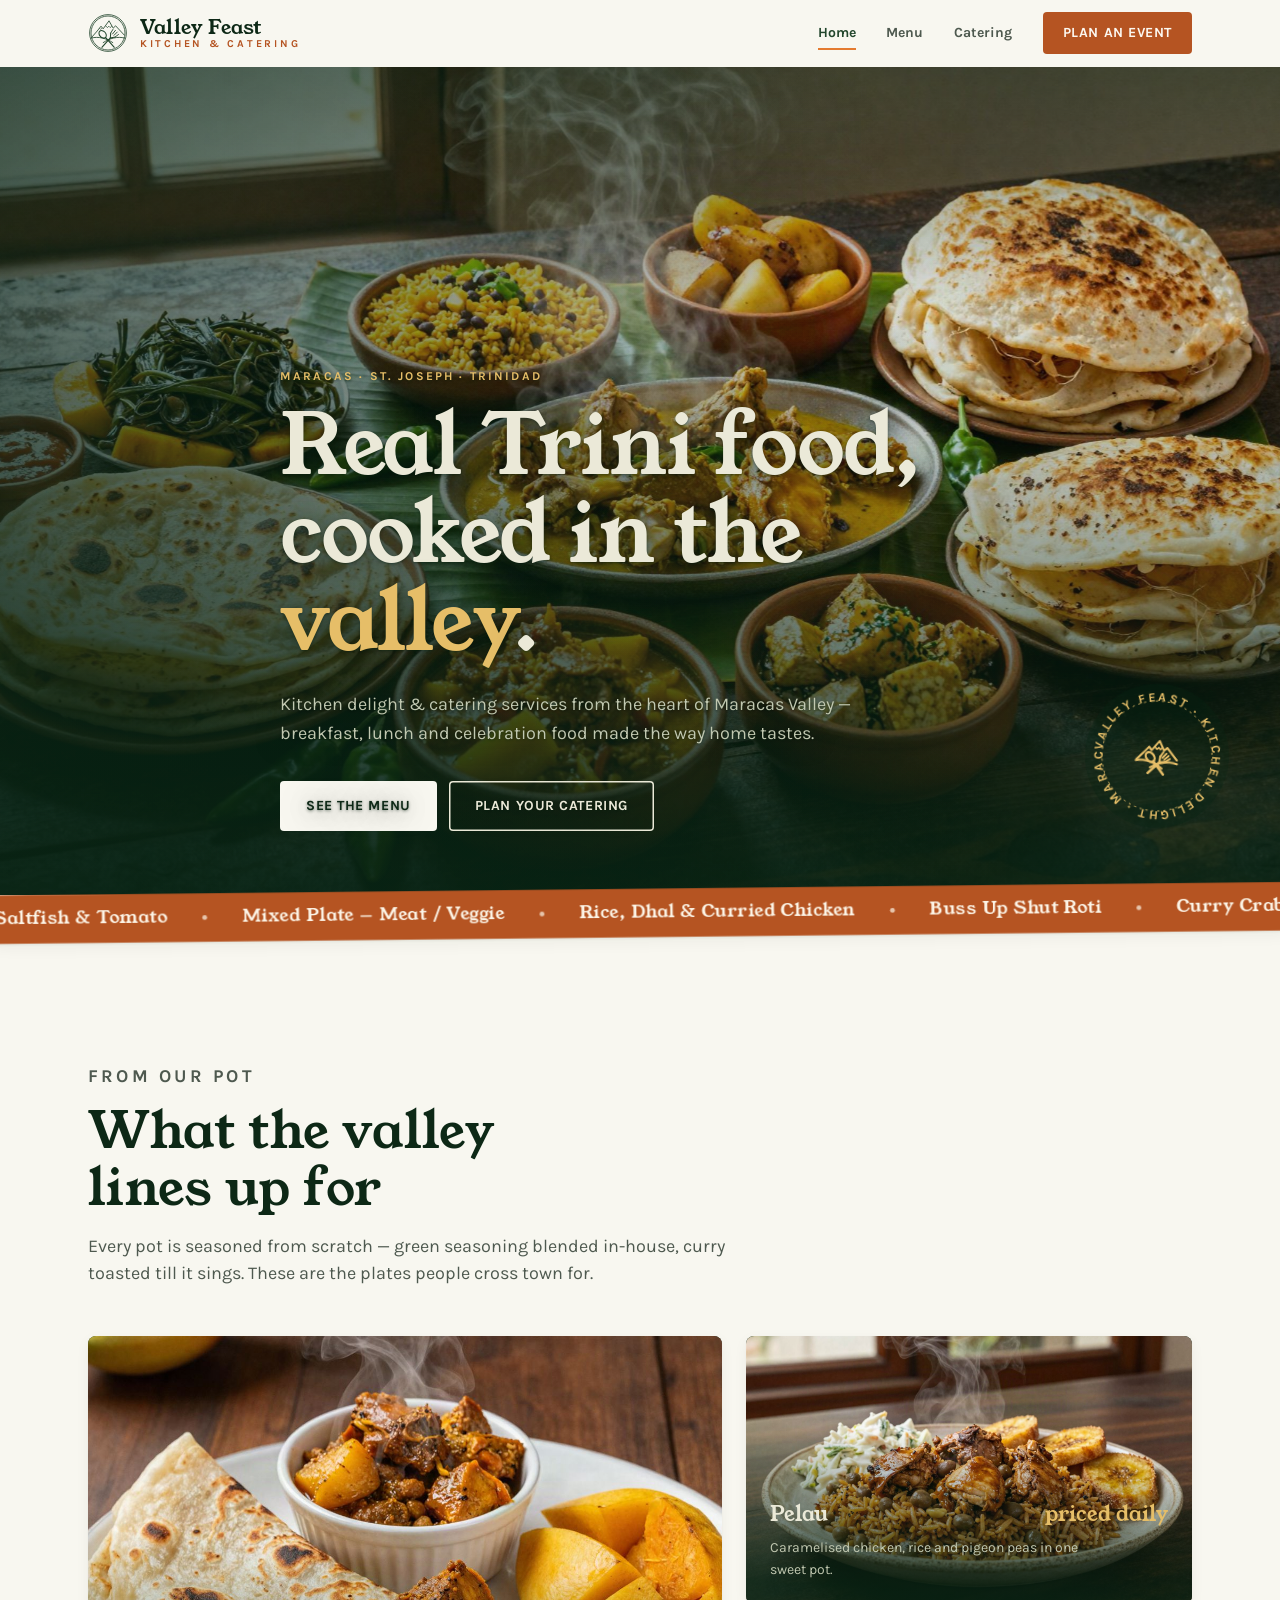
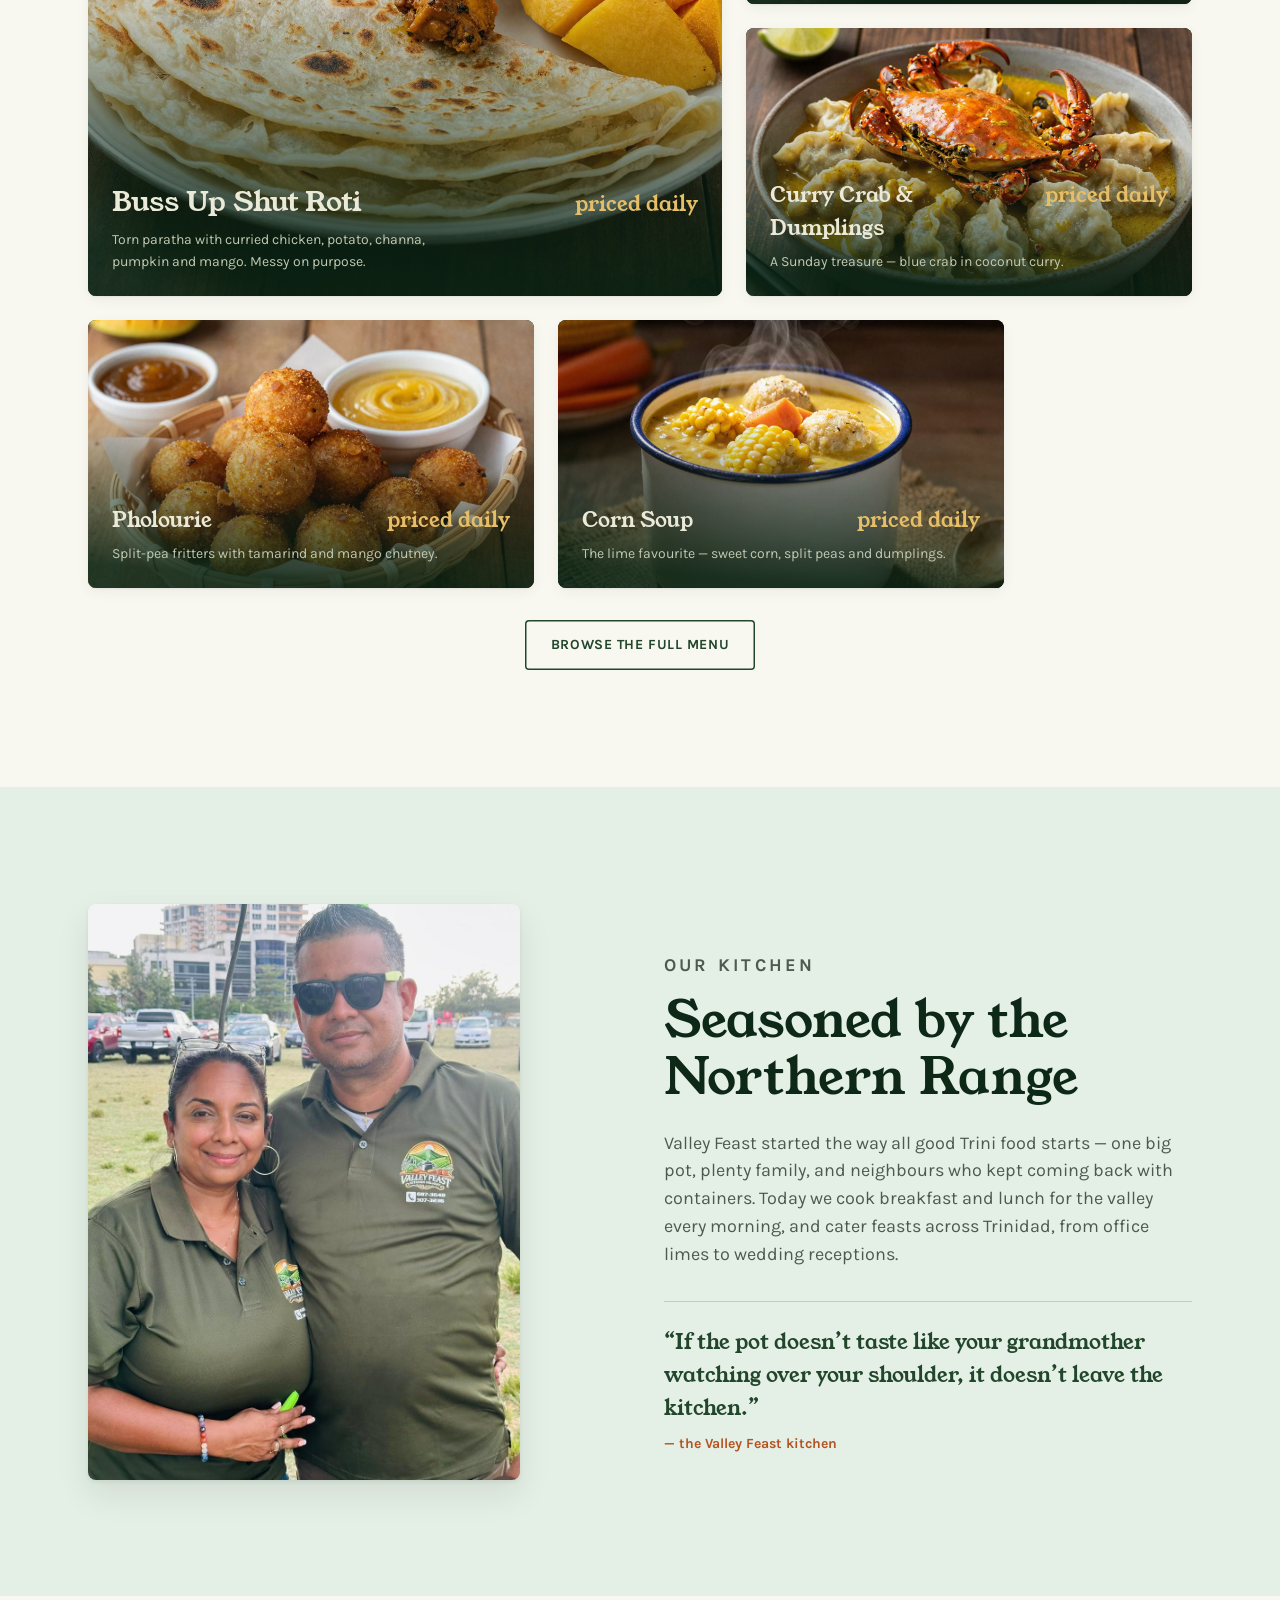
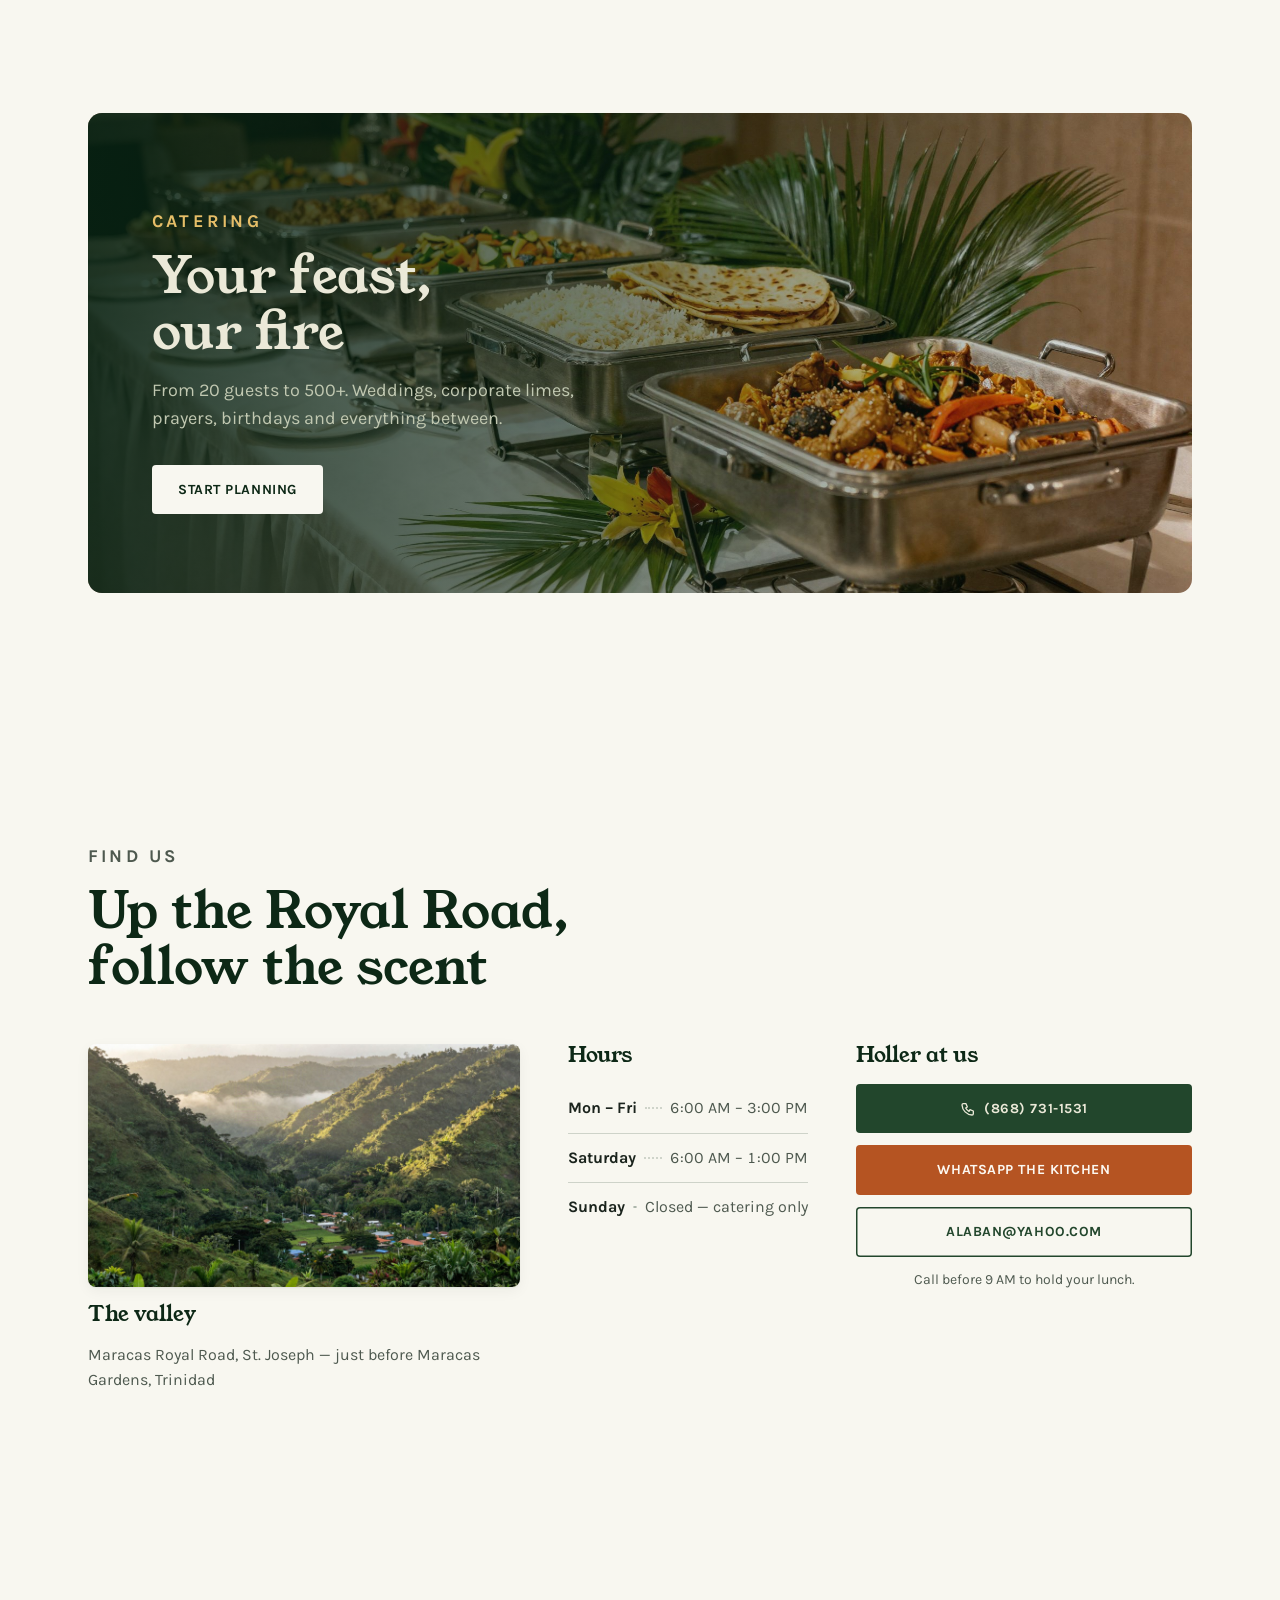
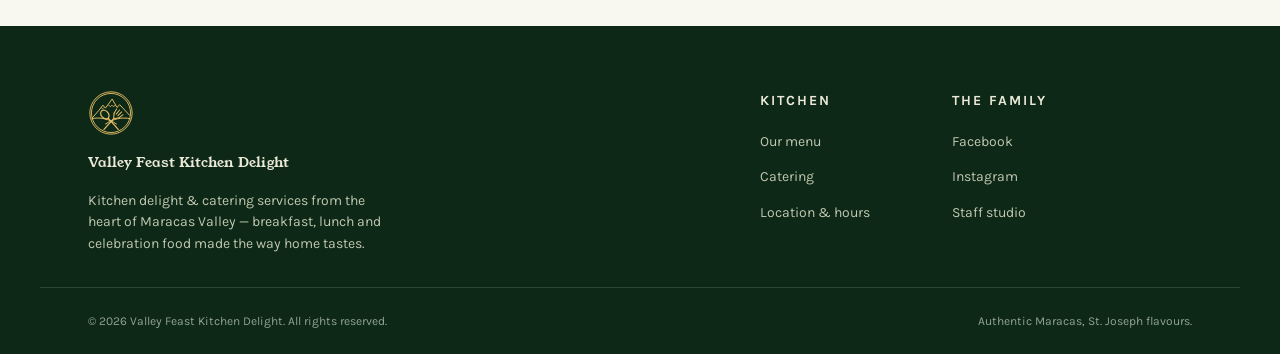
==== commit c7dc8cb8: "Add owners photo to the landing page story section Co-Authored-By: Claude Fable 5 <noreply@anthropic" ====
--- a/index.html
+++ b/index.html
@@ -162,7 +162,7 @@
   <section class="section section--mist">
     <div class="wrap story">
       <div class="story__media reveal">
-        <img src="assets/img/kitchen-story.jpg" alt="Hands stirring a large pot of golden curry in the Valley Feast kitchen" loading="lazy">
+        <img src="assets/img/owners.jpg" alt="The owners of Valley Feast, smiling in their kitchen polos" loading="lazy">
       </div>
       <div class="story__text">
         <p class="eyebrow reveal" style="--i:0">Our kitchen</p>
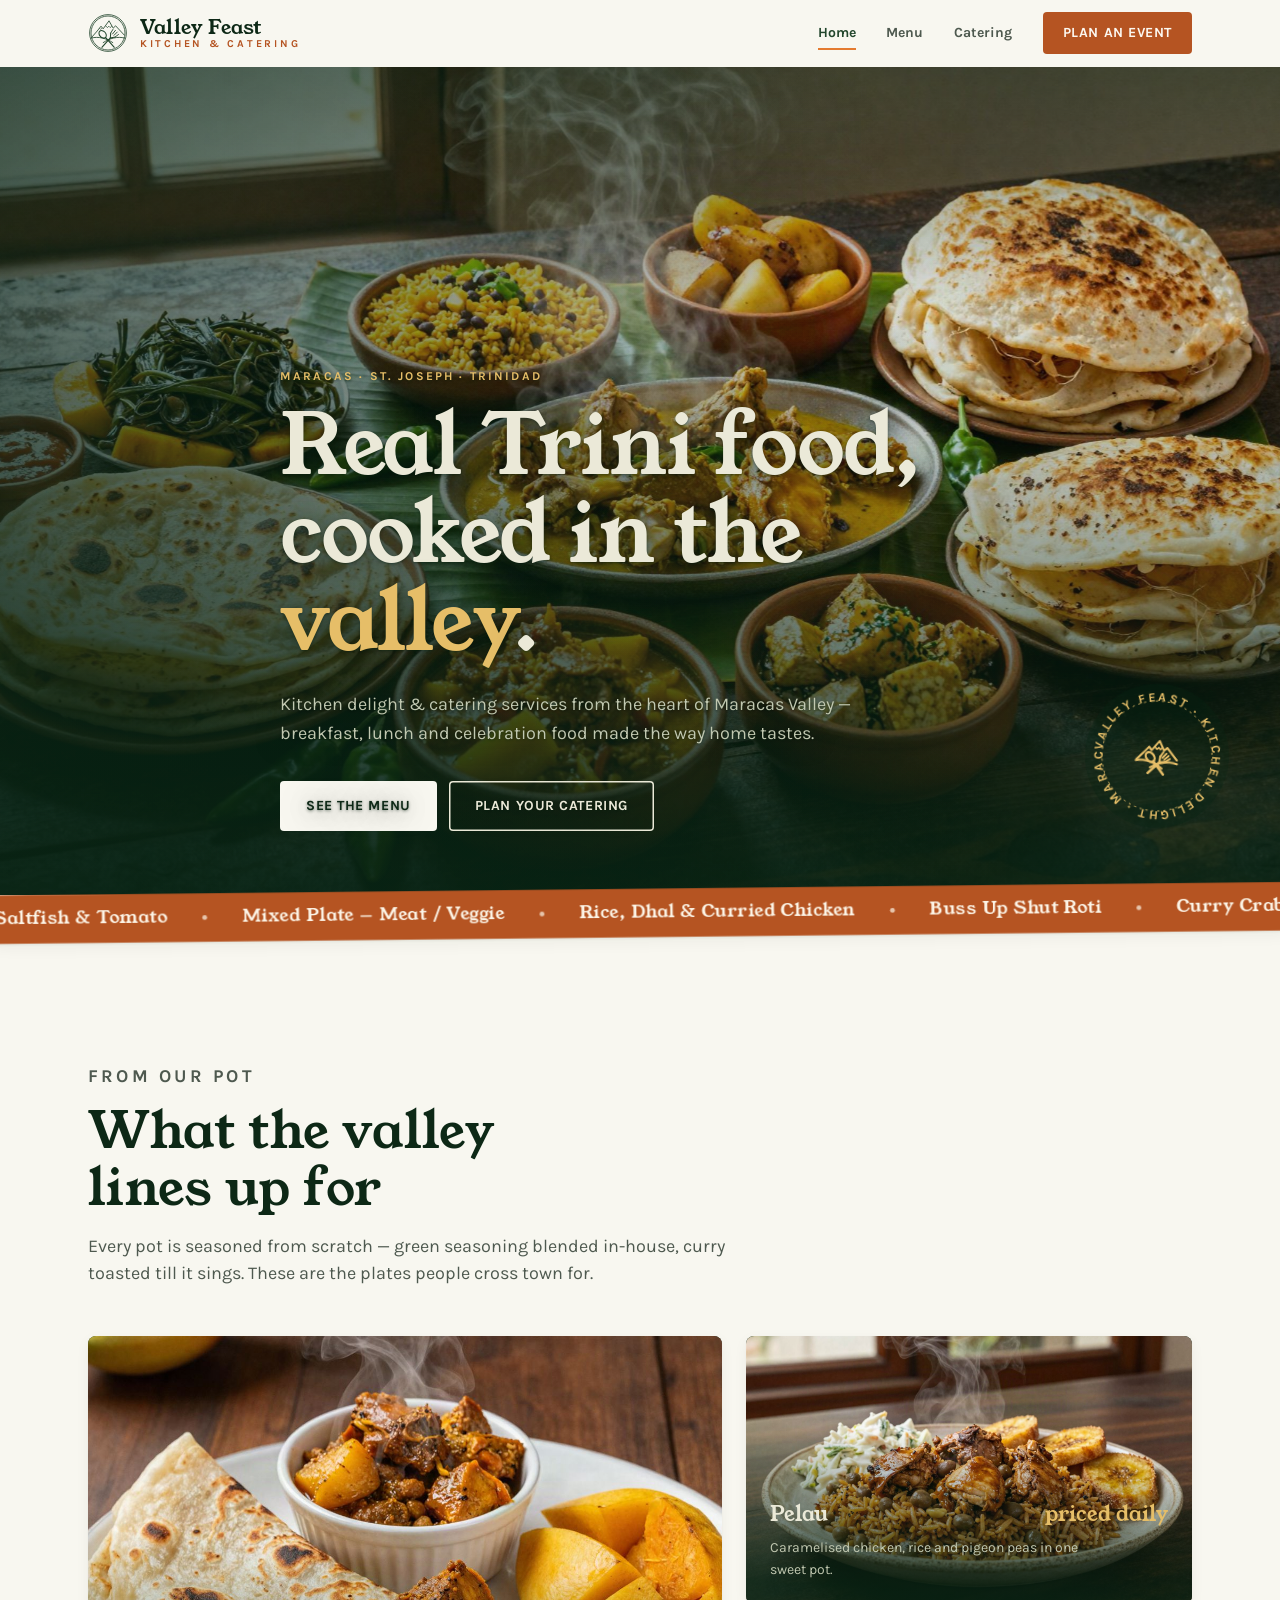
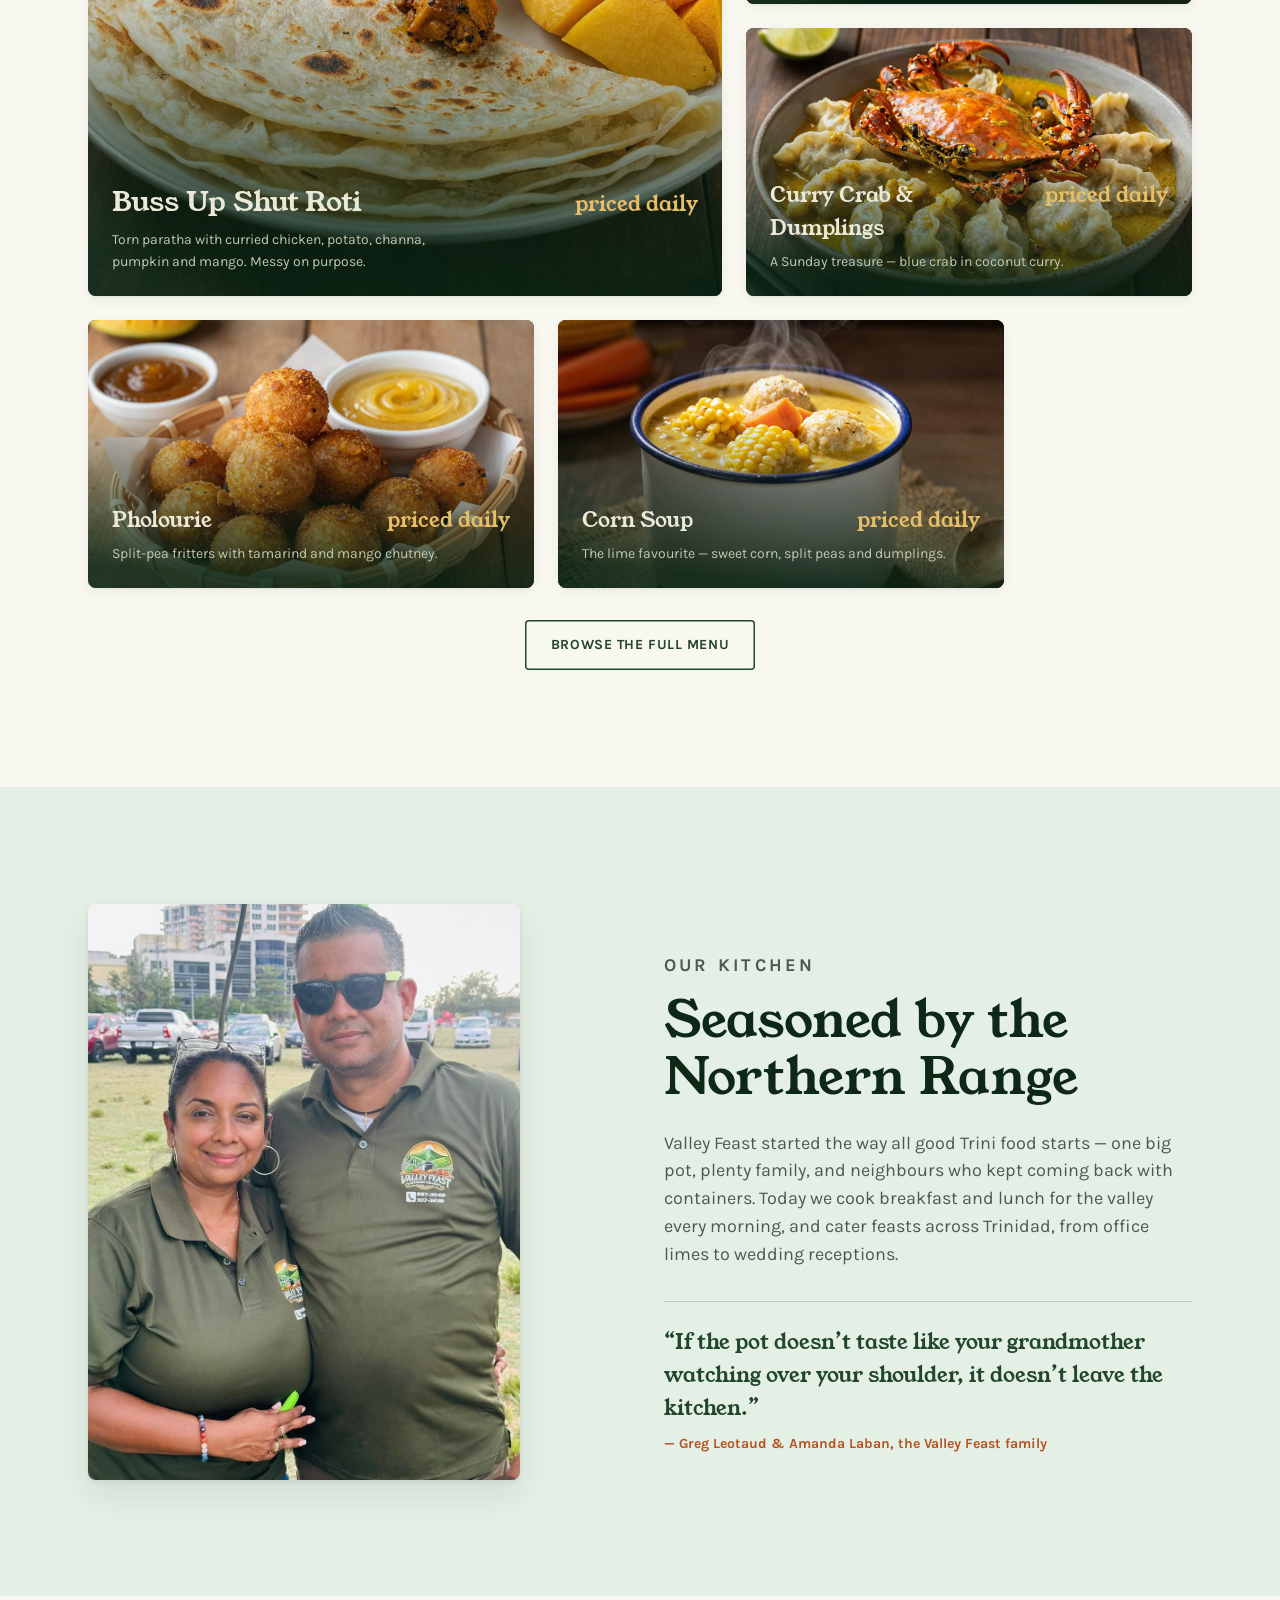
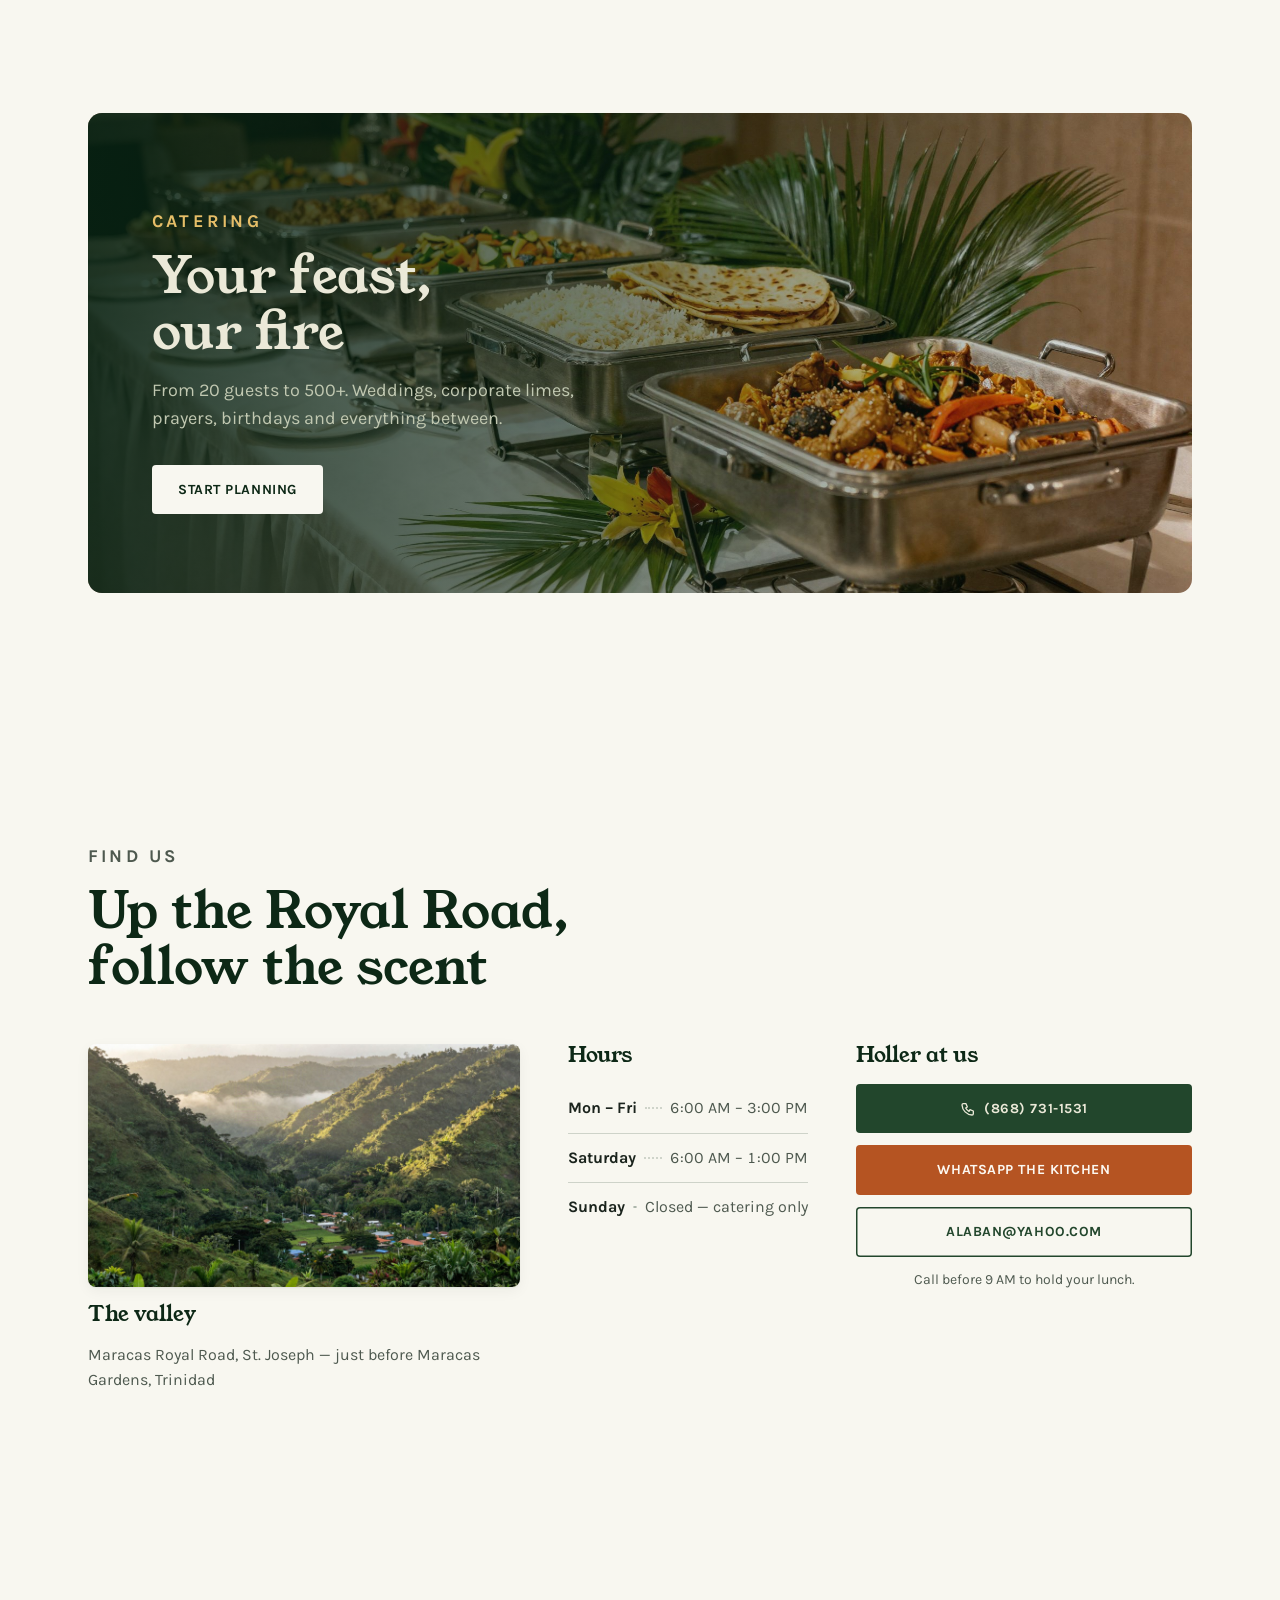
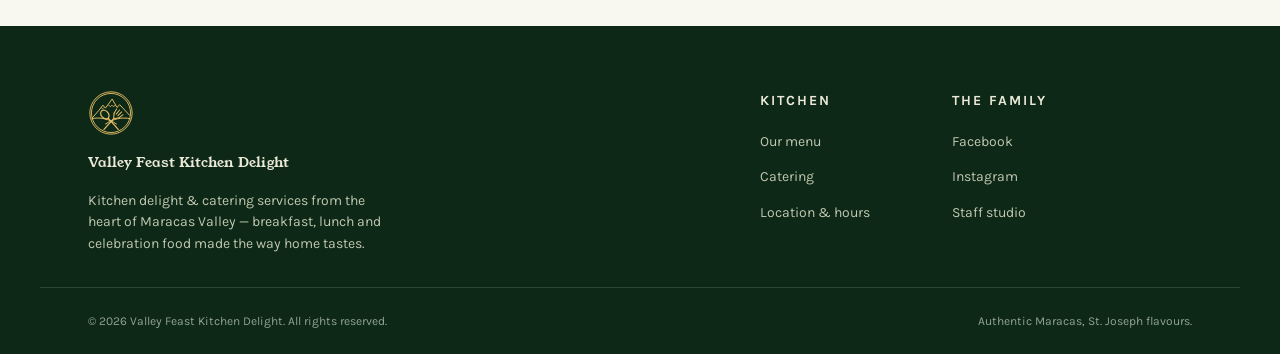
==== commit 8168fd69: "Credit Greg Leotaud & Amanda Laban in the story section Co-Authored-By: Claude Fable 5 <noreply@anth" ====
--- a/index.html
+++ b/index.html
@@ -162,7 +162,7 @@
   <section class="section section--mist">
     <div class="wrap story">
       <div class="story__media reveal">
-        <img src="assets/img/owners.jpg" alt="The owners of Valley Feast, smiling in their kitchen polos" loading="lazy">
+        <img src="assets/img/owners.jpg" alt="Greg Leotaud and Amanda Laban, owners of Valley Feast" loading="lazy">
       </div>
       <div class="story__text">
         <p class="eyebrow reveal" style="--i:0">Our kitchen</p>
@@ -170,7 +170,7 @@
         <p class="reveal" style="--i:2">Valley Feast started the way all good Trini food starts — one big pot, plenty family, and neighbours who kept coming back with containers. Today we cook breakfast and lunch for the valley every morning, and cater feasts across Trinidad, from office limes to wedding receptions.</p>
         <blockquote class="story__quote reveal" style="--i:3">
           “If the pot doesn’t taste like your grandmother watching over your shoulder, it doesn’t leave the kitchen.”
-          <footer>— the Valley Feast kitchen</footer>
+          <footer>— Greg Leotaud &amp; Amanda Laban, the Valley Feast family</footer>
         </blockquote>
       </div>
     </div>
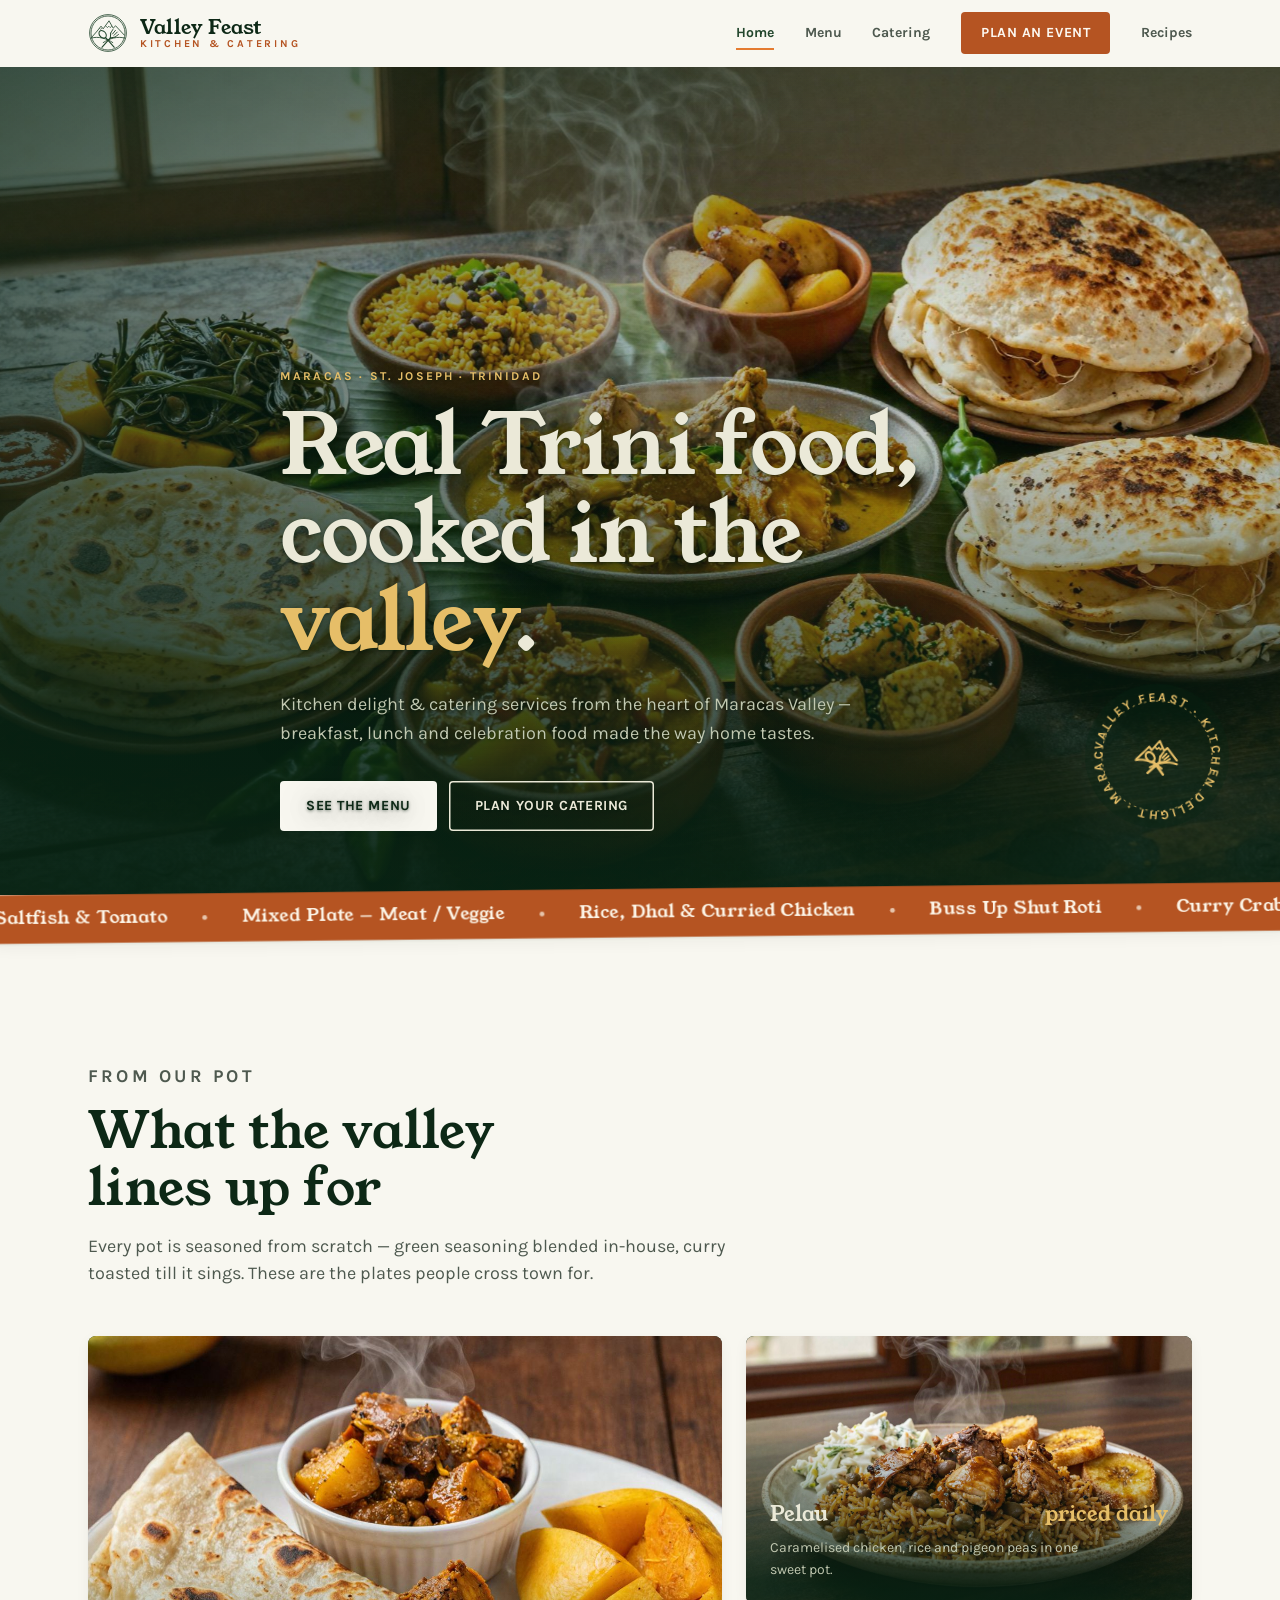
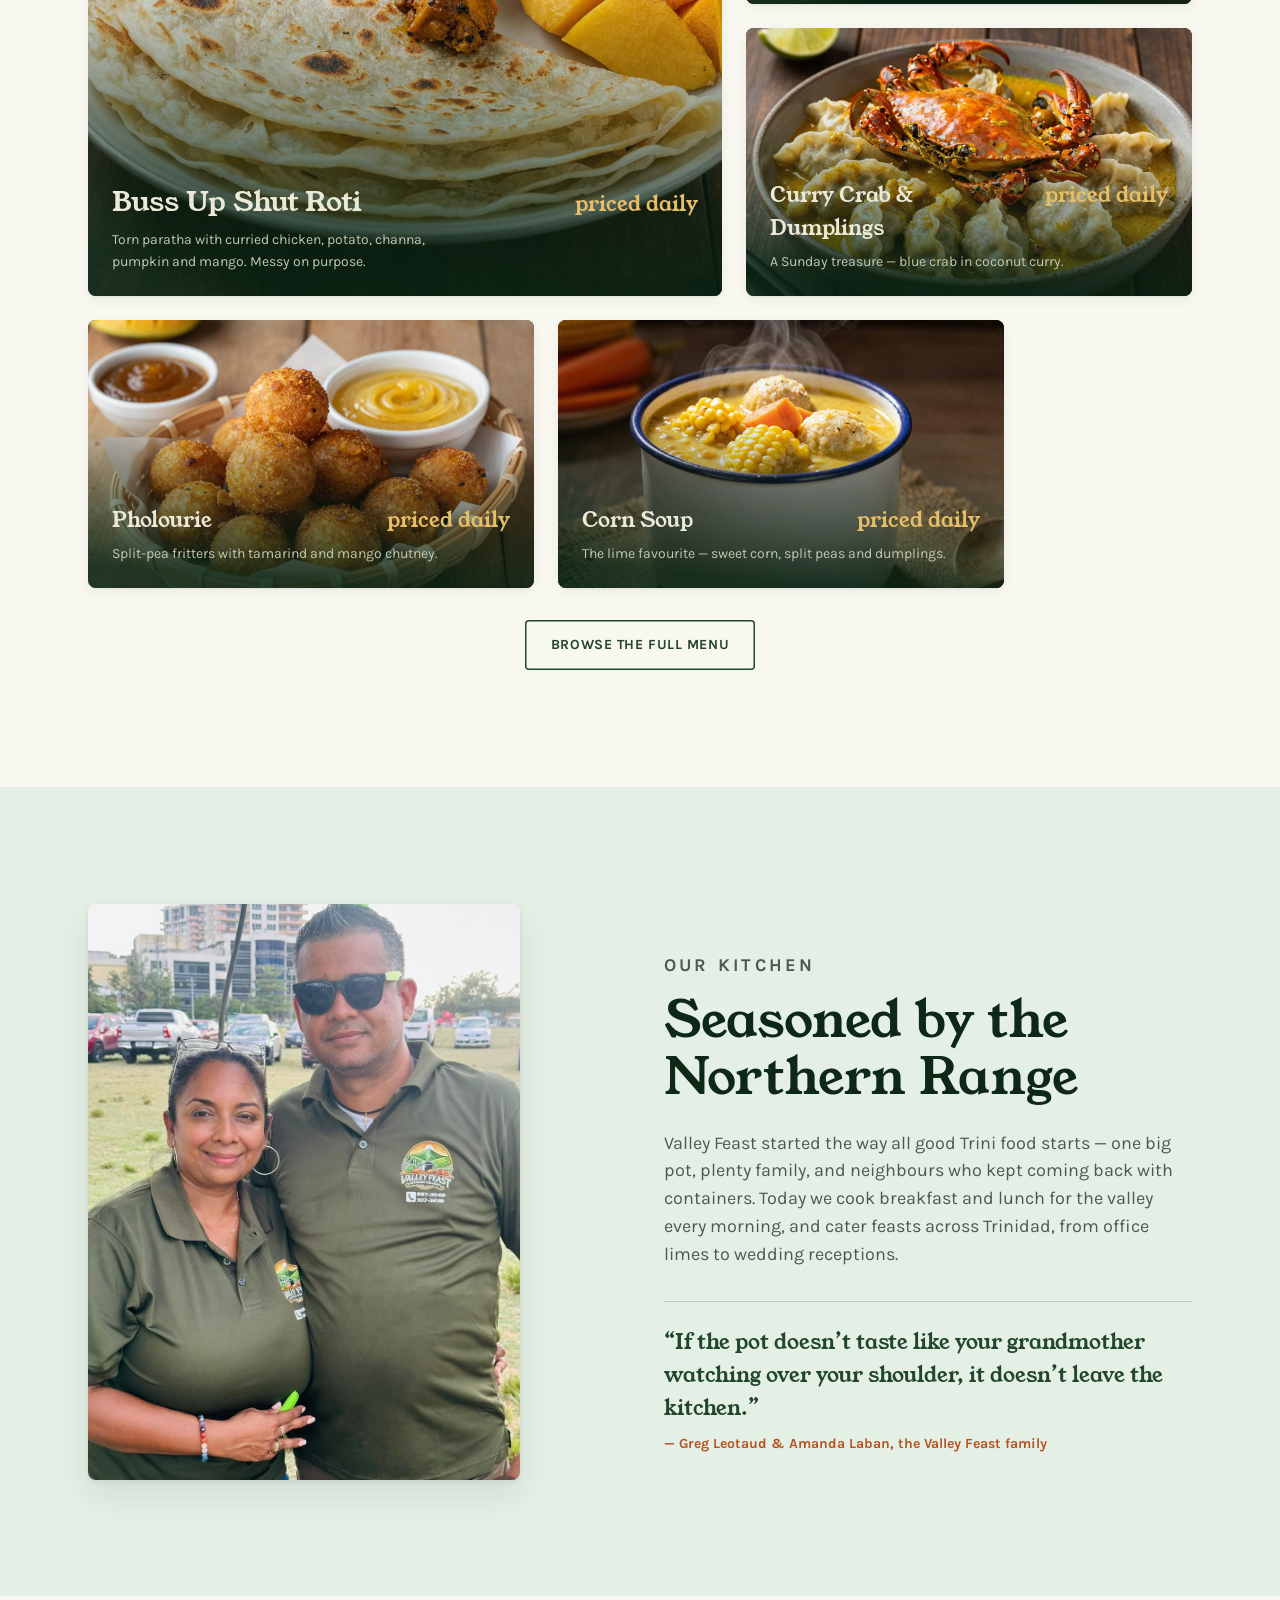
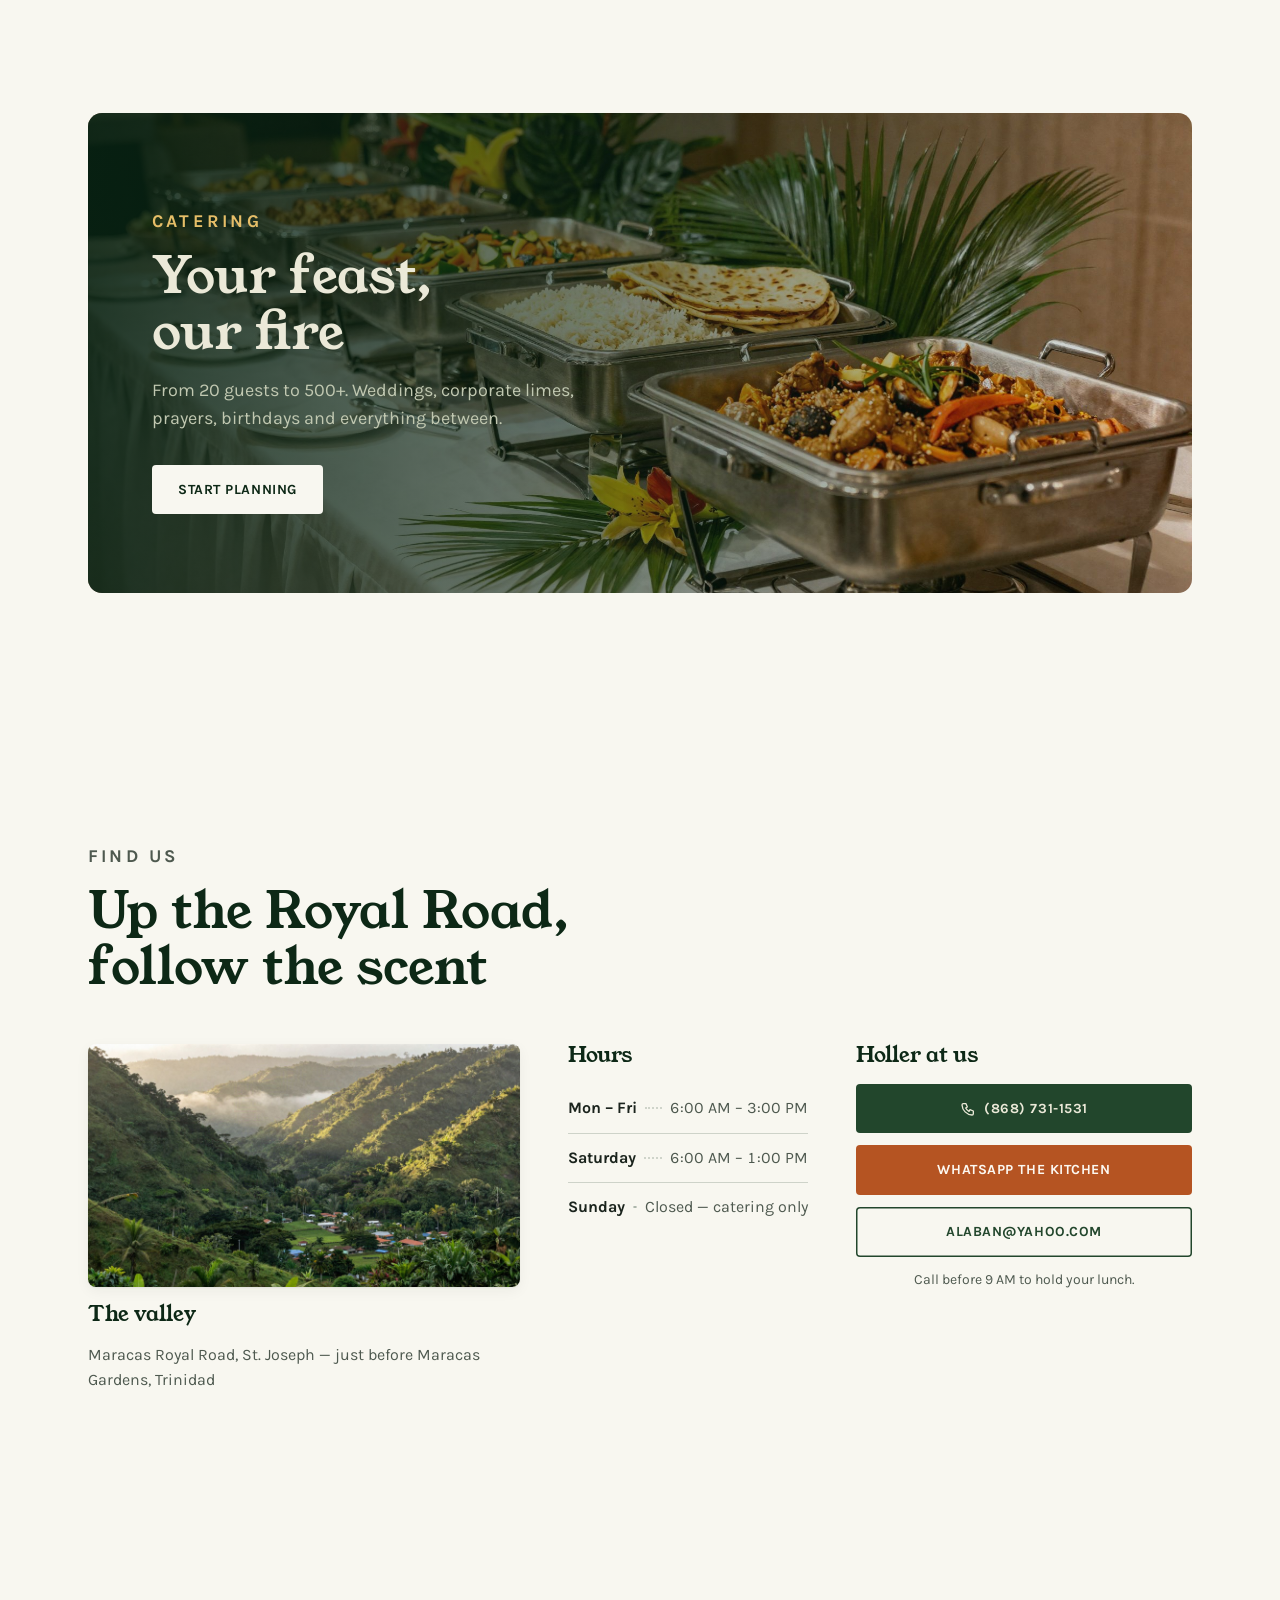
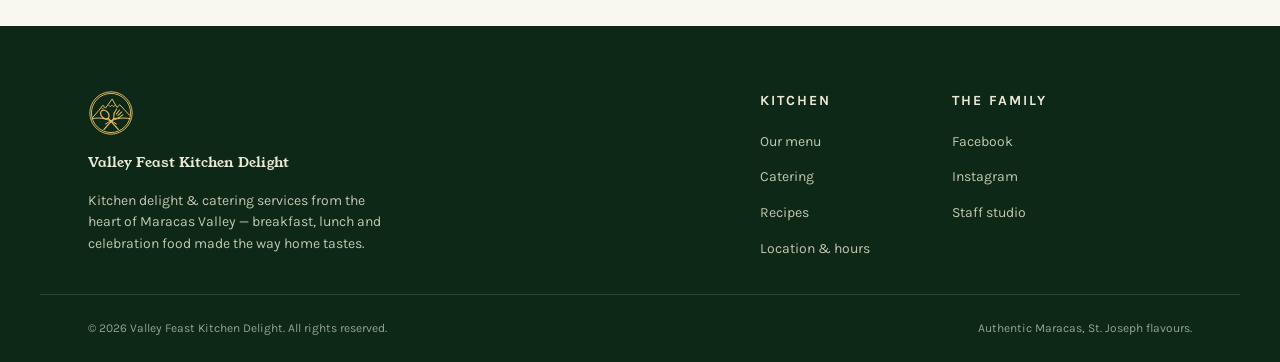
==== commit 6f2cad5c: "Add Recipes page, update navigation links, and generate QR code" ====
--- a/index.html
+++ b/index.html
@@ -47,6 +47,7 @@
       <a href="menu.html">Menu</a>
       <a href="catering.html">Catering</a>
       <a class="btn btn--spice" href="catering.html#quote">Plan an Event</a>
+      <a href="recipes.html">Recipes</a>
     </nav>
   </div>
 </header>
@@ -251,6 +252,7 @@
       <strong>Kitchen</strong>
       <a href="menu.html">Our menu</a>
       <a href="catering.html">Catering</a>
+      <a href="recipes.html">Recipes</a>
       <a href="index.html#visit">Location &amp; hours</a>
     </nav>
     <nav class="site-footer__nav2" aria-label="More">
